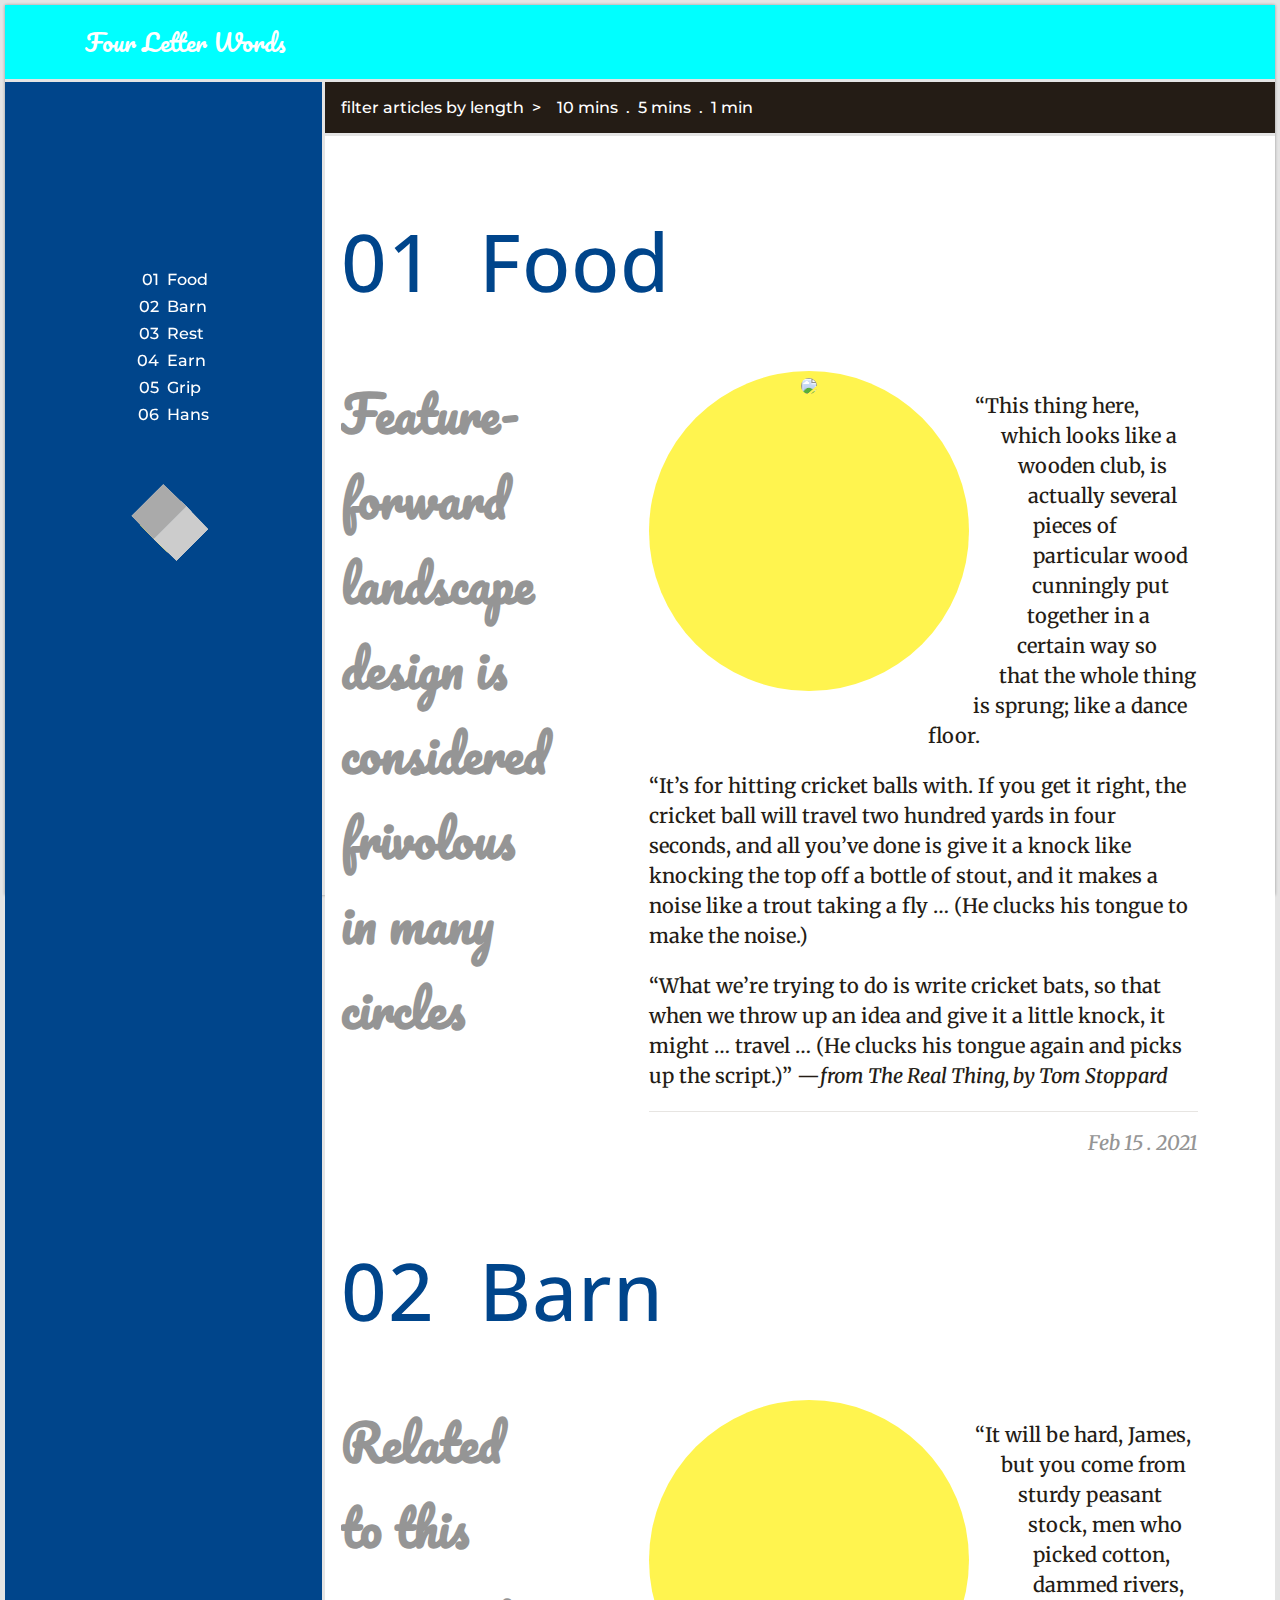
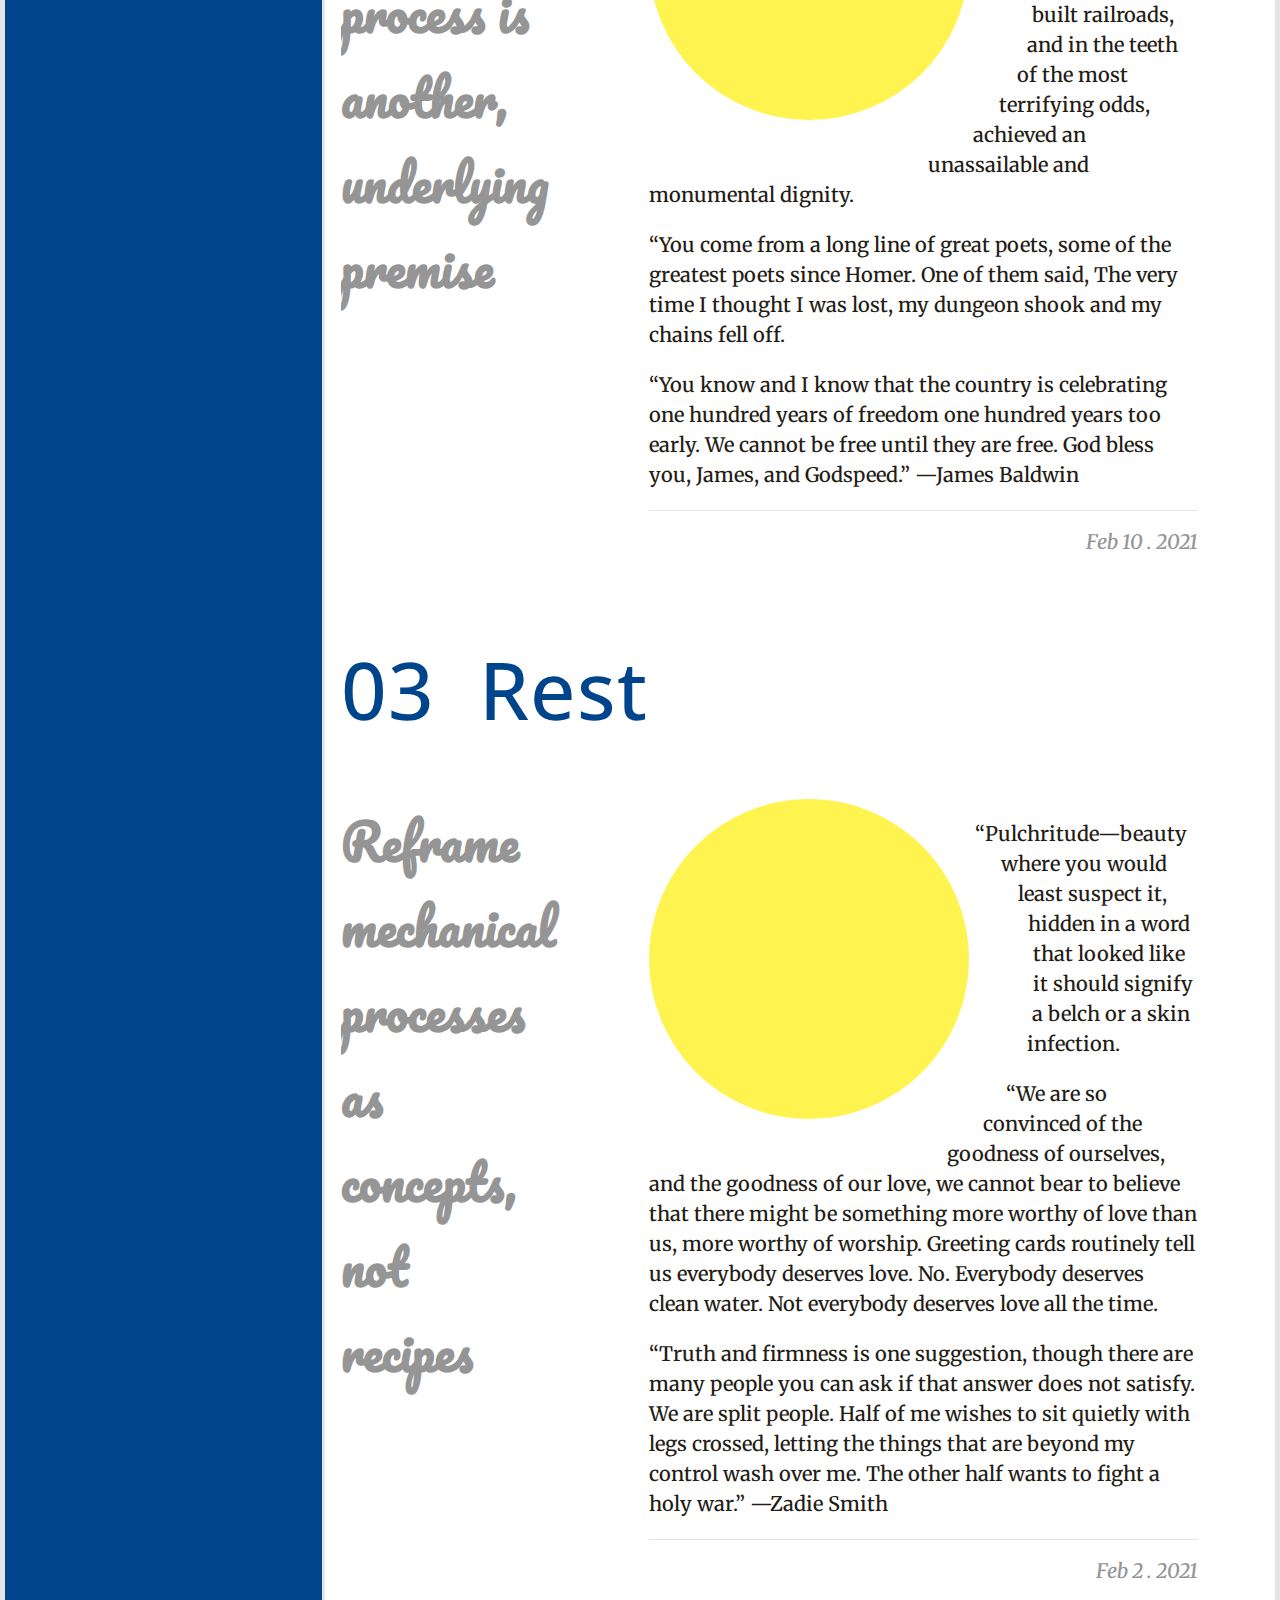
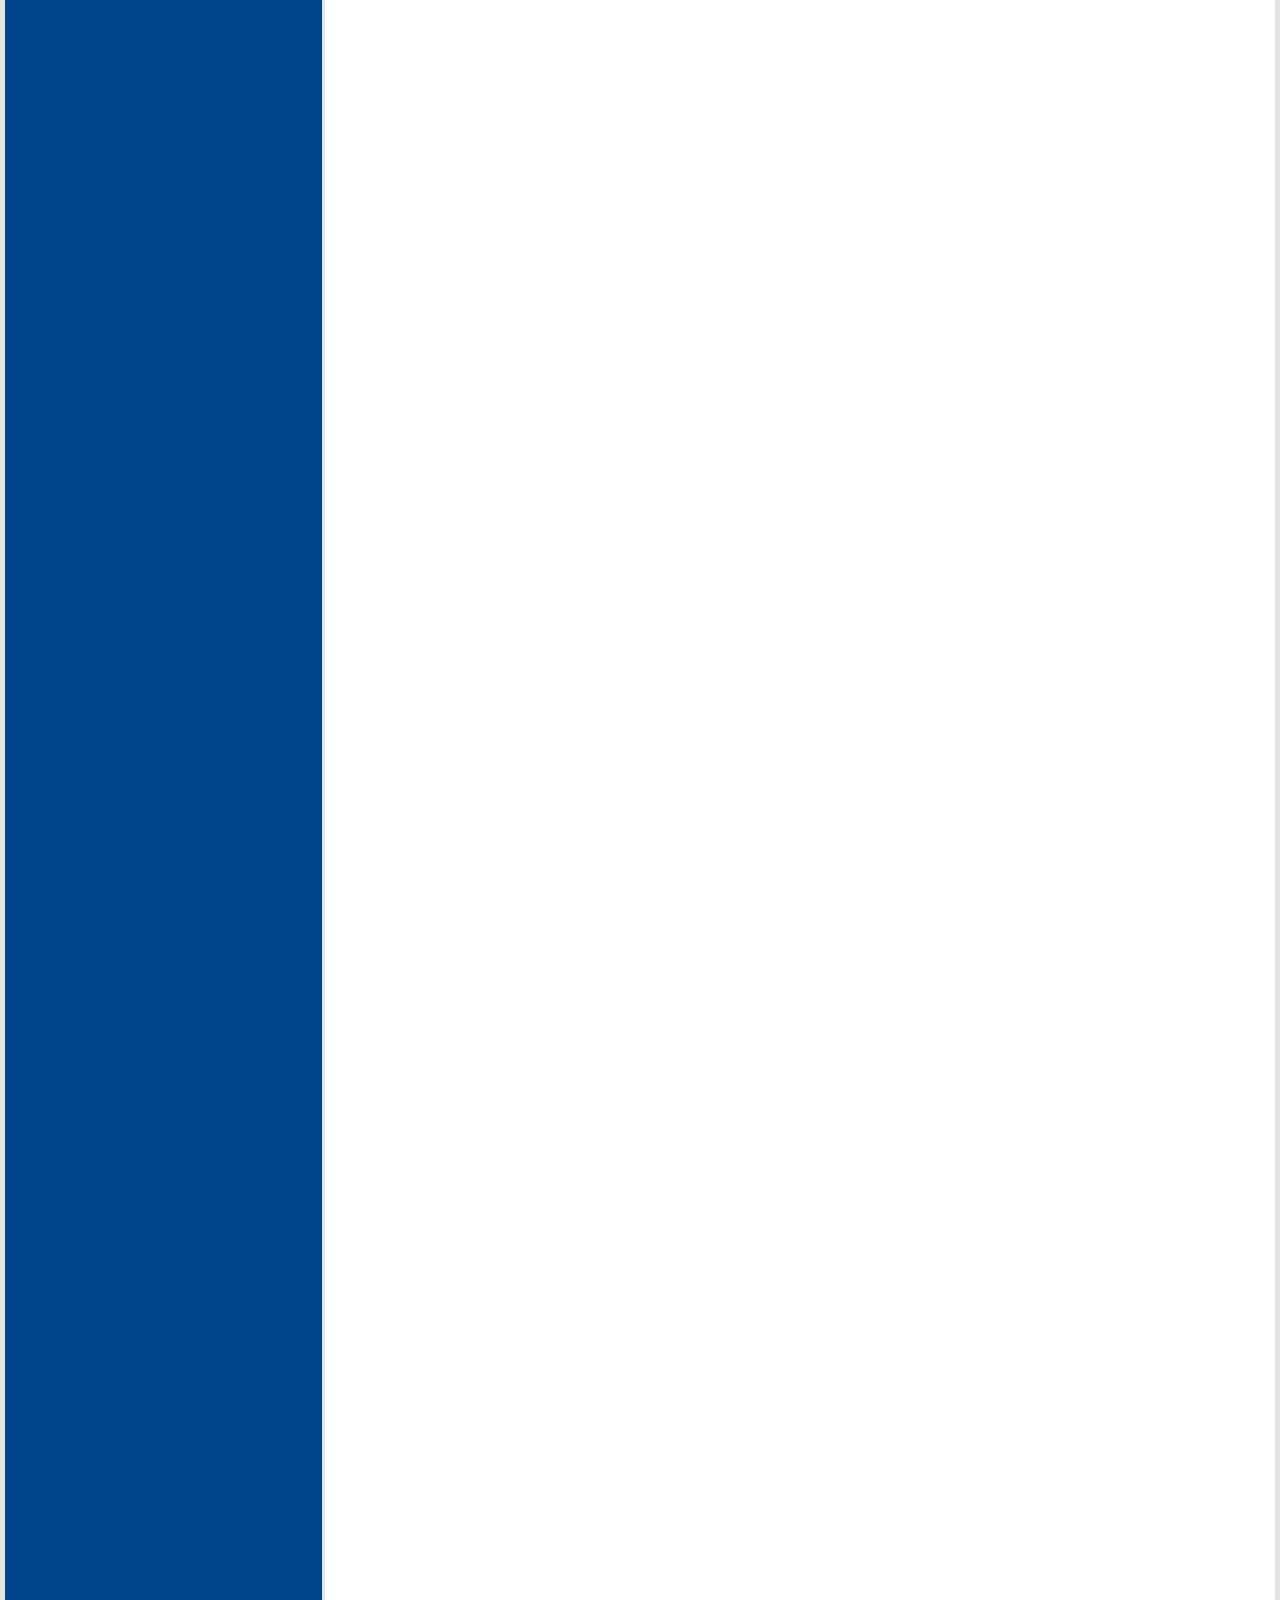
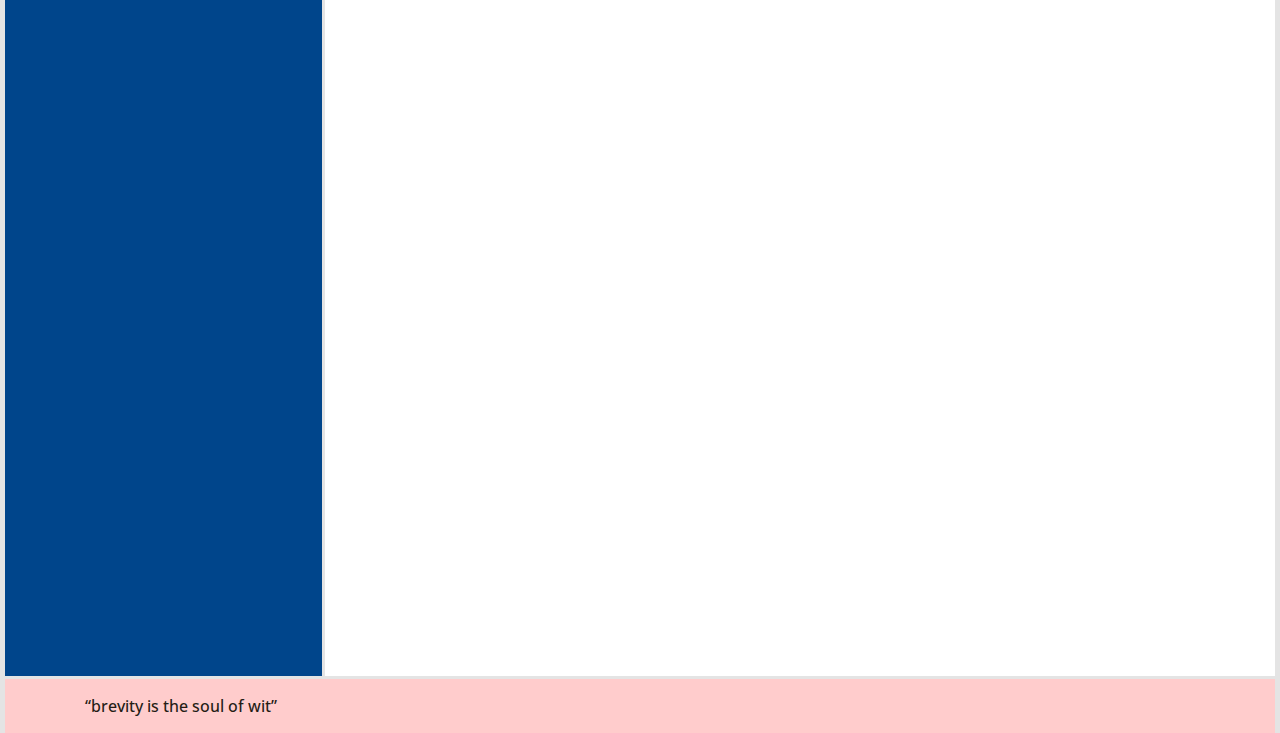
==== index.html @ 2a20fcf7 "update index.html" ====
<!DOCTYPE html>

<html lang="en" id="start">

  <head>

    <!-- general -->
    <title>Whale</title>
    <meta name="description" content="#" >
    <meta name="viewport" content="width=device-width, initial-scale=1.0, maximum-scale=5">
    <meta http-equiv="Content-Type" content="text/html; charset=utf-8" >

    <!-- style assets -->
    <link rel="preconnect" href="https://fonts.gstatic.com">
    <link href="https://fonts.googleapis.com/css2?family=Lato&family=Merriweather&family=Montserrat&family=Open+Sans:wght@800&family=Oswald&family=Pacifico&family=Poppins&display=swap" rel="stylesheet">
    <link rel="preload" href="https://unpkg.com/aos@2.3.1/dist/aos.css" crossorigin as="style">
    <link rel="stylesheet" href="https://unpkg.com/aos@2.3.1/dist/aos.css" media="print" onload="this.media='all'">   
    <link rel="stylesheet" href="css/style.css" media="print" onload="this.media='all'">   

    <!-- main scripts-->
    <script src="https://ajax.googleapis.com/ajax/libs/jquery/3.5.1/jquery.min.js"></script>
    <script src="js/misc.js"></script>

    <!-- open graph -->
    <meta property="og:url" content="#">
    <meta property="og:type" content="website">
    <meta property="og:title" content="#">
    <meta property="og:description" content="#">
    <meta property="fb:app_id" content="#" />
    <meta property="og:image" content="#">
    <meta property="og:image:width" content="#" />
    <meta property="og:image:height" content="#" />

    <!-- twitter -->
    <meta name="twitter:card" content="summary_large_image">
    <meta name="twitter:site" content="#">
    <meta name="twitter:creator" content="#">
    <meta name="twitter:image" content="#">

  </head>

  <body id="main">
      
    <div class="page-wrap">

      <header class="page-header">

        <div>Four Letter Words</div>

      </header>

      <nav class="page-nav">filter articles by length&nbsp;&nbsp;>&nbsp;&nbsp;&nbsp;&nbsp;10 mins&nbsp;&nbsp;.&nbsp;&nbsp;5 mins&nbsp;&nbsp;.&nbsp;&nbsp;1 min</nav>

      <main class="page-main">

        <article id="01">

          <div class="article-wrap">

            <h1>01&nbsp;&nbsp;Food</h1>

            <h3>Feature-forward landscape design is considered frivolous in many circles</h3>

            <div class="article-main-text">

              <div class="yellow-box"><img src="plants-360-square.jpg" data-aos="zoom-in" data-aos-delay="200"></div>

              <p>&ldquo;This thing here, which looks like a wooden club, is actually several pieces of particular wood cunningly put together in a certain way so that the whole thing is sprung; like a dance floor.</p>
              <p>&ldquo;It’s for hitting cricket balls with. If you get it right, the cricket ball will travel two hundred yards in four seconds, and all you’ve done is give it a knock like knocking the top off a bottle of stout, and it makes a noise like a trout taking a fly … (He clucks his tongue to make the noise.)</p>
              <p>&ldquo;What we’re trying to do is write cricket bats, so that when we throw up an idea and give it a little knock, it might … travel … (He clucks his tongue again and picks up the script.)&rdquo; &mdash;<em>from The Real Thing, by Tom Stoppard</em></p>

              <p class="post-date">Feb 15 . 2021</p>

            </div>

          </div> 

        </article>

        <article id="02">

          <div class="article-wrap">          

            <h1>02&nbsp;&nbsp;Barn</h1>

            <h3>Related to this process is another, underlying premise</h3>

            <div class="article-main-text">

              <div class="yellow-box"><img src="barn-360-square.jpg" data-aos="zoom-in" data-aos-delay="200"></div>

              <p>&ldquo;It will be hard, James, but you come from sturdy peasant stock, men who picked cotton, dammed rivers, built railroads, and in the teeth of the most terrifying odds, achieved an unassailable and monumental dignity.</p>

              <p>&ldquo;You come from a long line of great poets, some of the greatest poets since Homer. One of them said, The very time I thought I was lost, my dungeon shook and my chains fell off.</p>

              <p>&ldquo;You know and I know that the country is celebrating one hundred years of freedom one hundred years too early. We cannot be free until they are free. God bless you, James, and Godspeed.&rdquo; &mdash;James Baldwin </p>

              <p class="post-date">Feb 10 . 2021</p>              

            </div>

          </div>

        </article>

        <article id="03">

          <div class="article-wrap">          

            <h1>03&nbsp;&nbsp;Rest</h1>

            <h3>Reframe mechanical processes as concepts, not recipes</h3>

            <div class="article-main-text">   

              <div class="yellow-box"><img src="chart-360-square.jpg" data-aos="zoom-in" data-aos-delay="200"></div>

              <p>&ldquo;Pulchritude&mdash;beauty where you would least suspect it, hidden in a word that looked like it should signify a belch or a skin infection.</p>

              <p>&ldquo;We are so convinced of the goodness of ourselves, and the goodness of our love, we cannot bear to believe that there might be something more worthy of love than us, more worthy of worship. Greeting cards routinely tell us everybody deserves love. No. Everybody deserves clean water. Not everybody deserves love all the time.</p>

              <p>&ldquo;Truth and firmness is one suggestion, though there are many people you can ask if that answer does not satisfy. We are split people. Half of me wishes to sit quietly with legs crossed, letting the things that are beyond my control wash over me. The other half wants to fight a holy war.&rdquo; &mdash;Zadie Smith </p>

              <p class="post-date">Feb 2 . 2021</p>              

            </div>

          </div>

        </article>

        <article id="04">

          <div class="article-wrap">          

            <h1>04&nbsp;&nbsp;Earn</h1>

            <h3>Defining a rhombus would be easier if it was called a diamond</h3>

            <div class="article-main-text">

              <div class="yellow-box"><img src="barn-360-square.jpg" data-aos="zoom-in" data-aos-delay="200"></div>            

              <p>&ldquo;And these qualities being the only ones which could attract consideration, it was soon necessary to have them, or, at least, to appear to.</p>

              <p>&ldquo;In other words, for one's own advantage, it was necessary to appear to be other than what one, in fact, was.</p>

              <p>&rdquo;Pity, it turns out, is a natural sentiment which, moderating in each individual the activity of love of onesself, contributes to the natural preservation of the entire species.&mdash;Jean-Jacques Rousseau</p>

              <p class="post-date">Dec 19 . 2020</p>              

            </div>

          </div>

        </article> 

        <article id="05">

          <div class="article-wrap">          

            <h1>05&nbsp;&nbsp;Grip</h1>

            <h3>Screenless time isn't what it used to be, yet hope lingers</h3>

            <div class="article-main-text"> 

              <div class="yellow-box"><img src="plants-360-square.jpg" data-aos="zoom-in" data-aos-delay="200"></div>                     

              <p>Lorem ipsum dolor, sit amet consectetur adipisicing elit. Dignissimos laborum cumque incidunt, enim ipsa dicta? Porro illo doloribus, consectetur eum exercitationem sit ipsam, est nesciunt maxime, eius animi dolor? Deserunt dolor sed, ipsam tempore ullam architecto fuga voluptas, quis veniam. Vitae veniam, odit adipisci.</p>

              <p>Quas similique debitis excepturi quisquam minima facere temporibus, porro optio perferendis iusto fuga. Consequuntur pariatur illum doloremque, necessitatibus praesentium quis cumque officiis non commodi reprehenderit quaerat velit saepe impedit vitae dolores, veritatis reiciendis ducimus nobis totam.</p>

              <p class="post-date">Dec 3 . 2020</p>              

            </div>

          </div>

        </article>

        <article id="06">

          <div class="article-wrap">          

            <h1>06&nbsp;&nbsp;Hans</h1>

            <h3>Plateless meat rests in dirt, climbing into roses</h3>

            <div class="article-main-text"> 

              <div class="yellow-box"><img src="hans-bw-3-360-square.jpg" data-aos="zoom-in" data-aos-delay="200"></div>                     

              <p>Lorem ipsum dolor, sit amet consectetur adipisicing elit. Dignissimos laborum cumque incidunt, enim ipsa dicta? Porro illo doloribus, consectetur eum exercitationem sit ipsam, est nesciunt maxime, eius animi dolor? Deserunt dolor sed, ipsam tempore ullam architecto fuga voluptas, quis veniam. Vitae veniam, odit adipisci.</p>

              <p>Quas similique debitis excepturi quisquam minima facere temporibus, porro optio perferendis iusto fuga. Consequuntur pariatur illum doloremque, necessitatibus praesentium quis cumque officiis non commodi reprehenderit quaerat velit saepe impedit vitae dolores, veritatis reiciendis ducimus nobis totam.</p>

              <p>Quas similique debitis excepturi quisquam minima facere temporibus, porro optio perferendis iusto fuga. Consequuntur pariatur illum doloremque, necessitatibus praesentium quis cumque officiis non commodi reprehenderit quaerat velit saepe impedit vitae dolores, veritatis reiciendis ducimus nobis totam.</p>              

              <p class="post-date">Dec 1 . 2020</p>              

            </div>

          </div>

        </article>                     

      </main>

      <aside class="page-sidebar" >

        <div class="cube-wrap">
          <div class="cube">
            <div class="side top"></div>
            <div class="side bottom"></div>
            <div class="side front"></div>
            <div class="side back"></div>
            <div class="side left"></div>
            <div class="side right"></div>
          </div>
        </div>

        <div class="page-sidebar-menu">

          <div class="left-col"><a href="#01">01</a></div><div class="right-col"><a href="#01">Food</a></div>
          <div class="left-col"><a href="#02">02</a></div><div class="right-col"><a href="#02">Barn</a></div>
          <div class="left-col"><a href="#03">03</a></div><div class="right-col"><a href="#03">Rest</a></div>
          <div class="left-col"><a href="#04">04</a></div><div class="right-col"><a href="#04">Earn</a></div>
          <div class="left-col"><a href="#05">05</a></div><div class="right-col"><a href="#05">Grip</a></div>
          <div class="left-col"><a href="#06">06</a></div><div class="right-col"><a href="#06">Hans</a></div>

        </div>                   

      </aside>

      <footer class="page-footer">

        <div><q>brevity is the soul of wit</q></div>

      </footer>

    </div>

    <script src="https://unpkg.com/aos@next/dist/aos.js"></script>

    <script>

      AOS.init();

    </script>    
    
  </body>

</html>
---- css/style.css ----
* {

          box-sizing: border-box;

        }

        html {

          scroll-behavior: smooth;

        }

        body {

          background: #e4e4e4;
          padding: 5px;
          min-height: 200vh;
          margin: 0;
          font-size: 16px;
          font-weight: 500;
          text-rendering: optimizeLegibility;
          --blk1: #241c15;
          --blk2: #000000;
          --wht1: #ffffff;
          --wht2: #f6f6f4;
          --yel1: #fff44f;
          --yel2: #ffe01b;
          --red1: #ffcccc;
          --red2: #ff4f5e;
          --blu1: #00ffff;
          --blu2: #00458b;
          --grn1: #54ffbd;
          --grn2: #005e5e;
          --pur1: #6e008b;
          --pur2: #6e008b;
          --gry1: #e7e5e2;
          --gry2: #959595;

        }


    /*  PAGE  */

        .page-wrap {

          height: calc(100vh - 10px);
          box-shadow: 0 0 3px rgba(0, 0, 0, 0.33);
          display: grid;
          grid-template-columns: minmax(10px, 1fr) minmax(10px, 3fr);
          grid-template-rows: min-content min-content 1fr min-content;
          grid-gap: 3px;

        }

        .page-wrap > * {

          padding: 1rem;
          text-align: center;

        }          


    /*  HEADER  */        

        .page-header {

          grid-column: 1/-1;
          background: var(--blu1);
          font-family: 'Pacifico', cursive;
          font-size: x-large;
          color: white;
          text-align: left;

        }

        .page-header > div {

           display: inline-block;
           margin-left: 5vw;

        }

       .page-header a {
              
           color: white;
           text-decoration: none;
              
       }


    /*  SIDEBAR  */        

        .page-sidebar {

          grid-column: 1/2;
          grid-row: 2/4;
          background: var(--blu2);
          font-family: 'Montserrat', sans-serif;
          color: var(--wht1);

        }

        .page-sidebar a {

          text-decoration: none;
          color: var(--wht1);

        }

        .page-sidebar-menu {

          display: grid;
          grid-template-columns: 1fr 1fr;
          grid-template-rows: auto;
          grid-gap: 0.5rem;
          position: sticky;
          top: 30%;

        }

        .page-sidebar-menu .left-col {

          text-align: right;

        }

        .page-sidebar-menu .right-col {

          text-align: left;

        }


    /*  NAV  */        

        .page-nav {

          grid-column: 2/3;
          background: var(--blk1);
          font-family: 'Montserrat', sans-serif;
          text-align: left;
          color: var(--wht1);          

        }


    /*  MAIN  */        

        .page-main {

          grid-column: 2/3;
          background: var(--wht1);
          color: var(--blk1);

        }

    /*  ARTICLE  */

        article {

          contain: content;
          content-visibility: auto;
          contain-intrinsic-size: 750px;

        }

        .article-wrap {

          display: grid;
          grid-gap: 3px;
          grid-template-columns: minmax(10px, 1fr) minmax(10px, 2fr);
          grid-template-rows: min-content min-content 1fr min-content;

        }

        .article-main-text {

          grid-column: 2/3;
          grid-row: 2/4;
          color: var(--blk1);

        }

        .yellow-box {

          height: 20rem;
          width: 20rem;
          background: var(--yel1);
          border-radius: 50%;
          float: left;
          shape-outside: circle();
          margin-right: 5rem;
          margin-bottom: 3rem;

        }

        .yellow-box img {

          border-radius: 50%;
          width: 96%;
          height: auto;
          position: relative;
          top: 2%;

        }

        .post-date {

          font-style: italic;
          font-weight: 500;
          color: var(--gry2);
          padding-top: 1rem;
          margin-top: 1rem;
          border-top: 1px solid var(--gry1);
          text-align: right;

        }          


    /*  FOOTER  */        

        .page-footer {

          grid-column: 1/-1;
          background: var(--red1);
          font-family: 'Open Sans', sans-serif;         
          text-align: left;
          color: var(--blk1);

        }

        .page-footer > div {

           display: inline-block;
           margin-left: 5vw;

        }        


    /*  H1, H3, P, ETC  */        

        h1 {

          font-family: 'Open Sans', sans-serif;
          font-style: normal;
          font-weight: 500;
          font-size: 5rem;
          letter-spacing: 1px;
          text-align: left;
          color: var(--blu2);
          grid-column: 1/-1;
          grid-row: 1/2;

        }

        h3 {

          text-transform: none;
          text-align: left;
          font-family: 'Pacifico', cursive;
          font-weight: 700;
          font-size: 3rem;
          color: var(--gry2);
          width: 66.67%;
          grid-column: 1/2;
          grid-row: 2/4;
          margin-top: 0;

        }    

        p {

          text-align: left;
          text-transform: none;
          font-family: 'Merriweather', serif;
          font-size: 1.25rem;
          line-height: 150%;
          margin-right: 10%;

        }

        .article-main-text a {

          color: var(--red2);
          font-weight: bold;
          text-underline-offset: 0.25em;
          text-decoration-style: double;


        }




    /*  MEDIA QUERIES  */

        @media (max-width: 600px) {

          .page-wrap {

            grid-template-columns: 100%;
            grid-template-rows: auto;

          }

          .page-wrap > * {

            grid-column: 1/-1 !important;
            grid-row: auto !important;

          }

          .article-wrap > * {

            grid-column: 1/-1 !important;
            grid-row: auto !important;

          }

          .cube-wrap {

            display: none;

          }

        }


    /*  EMBELLISHMENTS  */

        ::-moz-selection { 

          background-color: var(--blu2); color: var(--wht1) 

        }
        
        ::selection { 

          background-color:var(--blu2); color: var(--wht1) 

        }


    /* CUBE */

          .cube-wrap {

            --size: 5vmin;
            position: sticky;
            top: 58%;
            left: 13.25%;
            width: 0;
            height: 0;
            perspective: 100vmin;

          }

          .cube {

            transform-style: preserve-3d;
            transform: rotateX(0deg) rotateZ(45deg) rotateY(-45deg);
            animation: cube 1s linear;

          }

          @keyframes cube {

            to {

              transform: rotateX(360deg) rotateZ(45deg) rotateY(-45deg);

            }

          }

          .side {

            position: absolute;
            width: var(--size);
            height: var(--size);
            background-color: #eee;
            backface-visibility: visible;
            top: calc(var(--size) * -.5);
            left: calc(var(--size) * -.5);

          }

          .top {

            background-color: #fff;
            transform: rotateX(90deg) translateZ(calc(var(--size) * .5));

          }

          .bottom {

            background-color: var(--yel1);
            transform: rotateX(90deg) translateZ(calc(var(--size) * -.5));

          }

          .left {

            background-color: #ccc;
            transform: rotateY(90deg) translateZ(calc(var(--size) * .5));

          }
          .right {
            background-color: #ddd;
            transform: rotateY(90deg) translateZ(calc(var(--size) * -.5));
          }

          .front {

            background-color: #aaa;
            transform: translateZ(calc(var(--size) * .5));

          }

          .back {

            background-color: #bbb;
            transform: translateZ(calc(var(--size) * -.5));

          }

          :root * {

            animation-play-state: paused;
            animation-delay: calc(var(--scroll) * -1s);
            animation-iteration-count: 5;
            animation-fill-mode: both;

          }
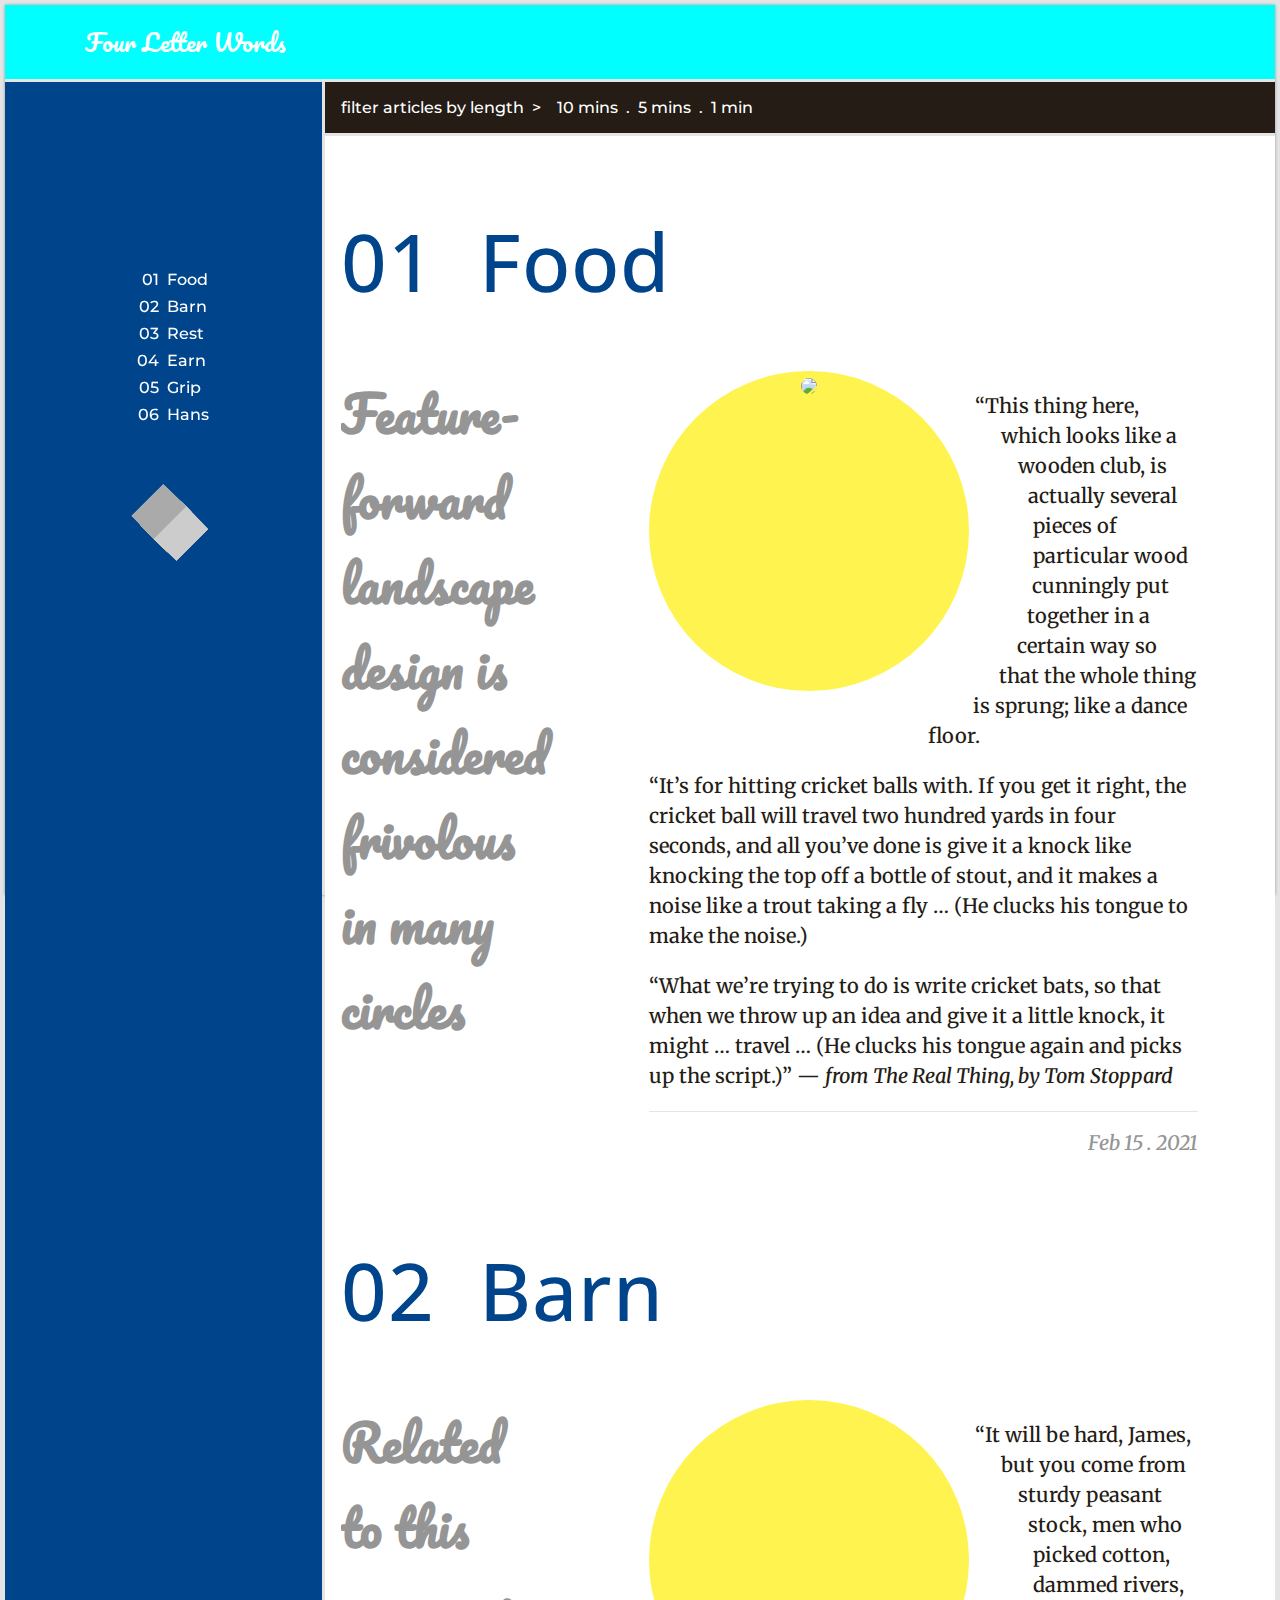
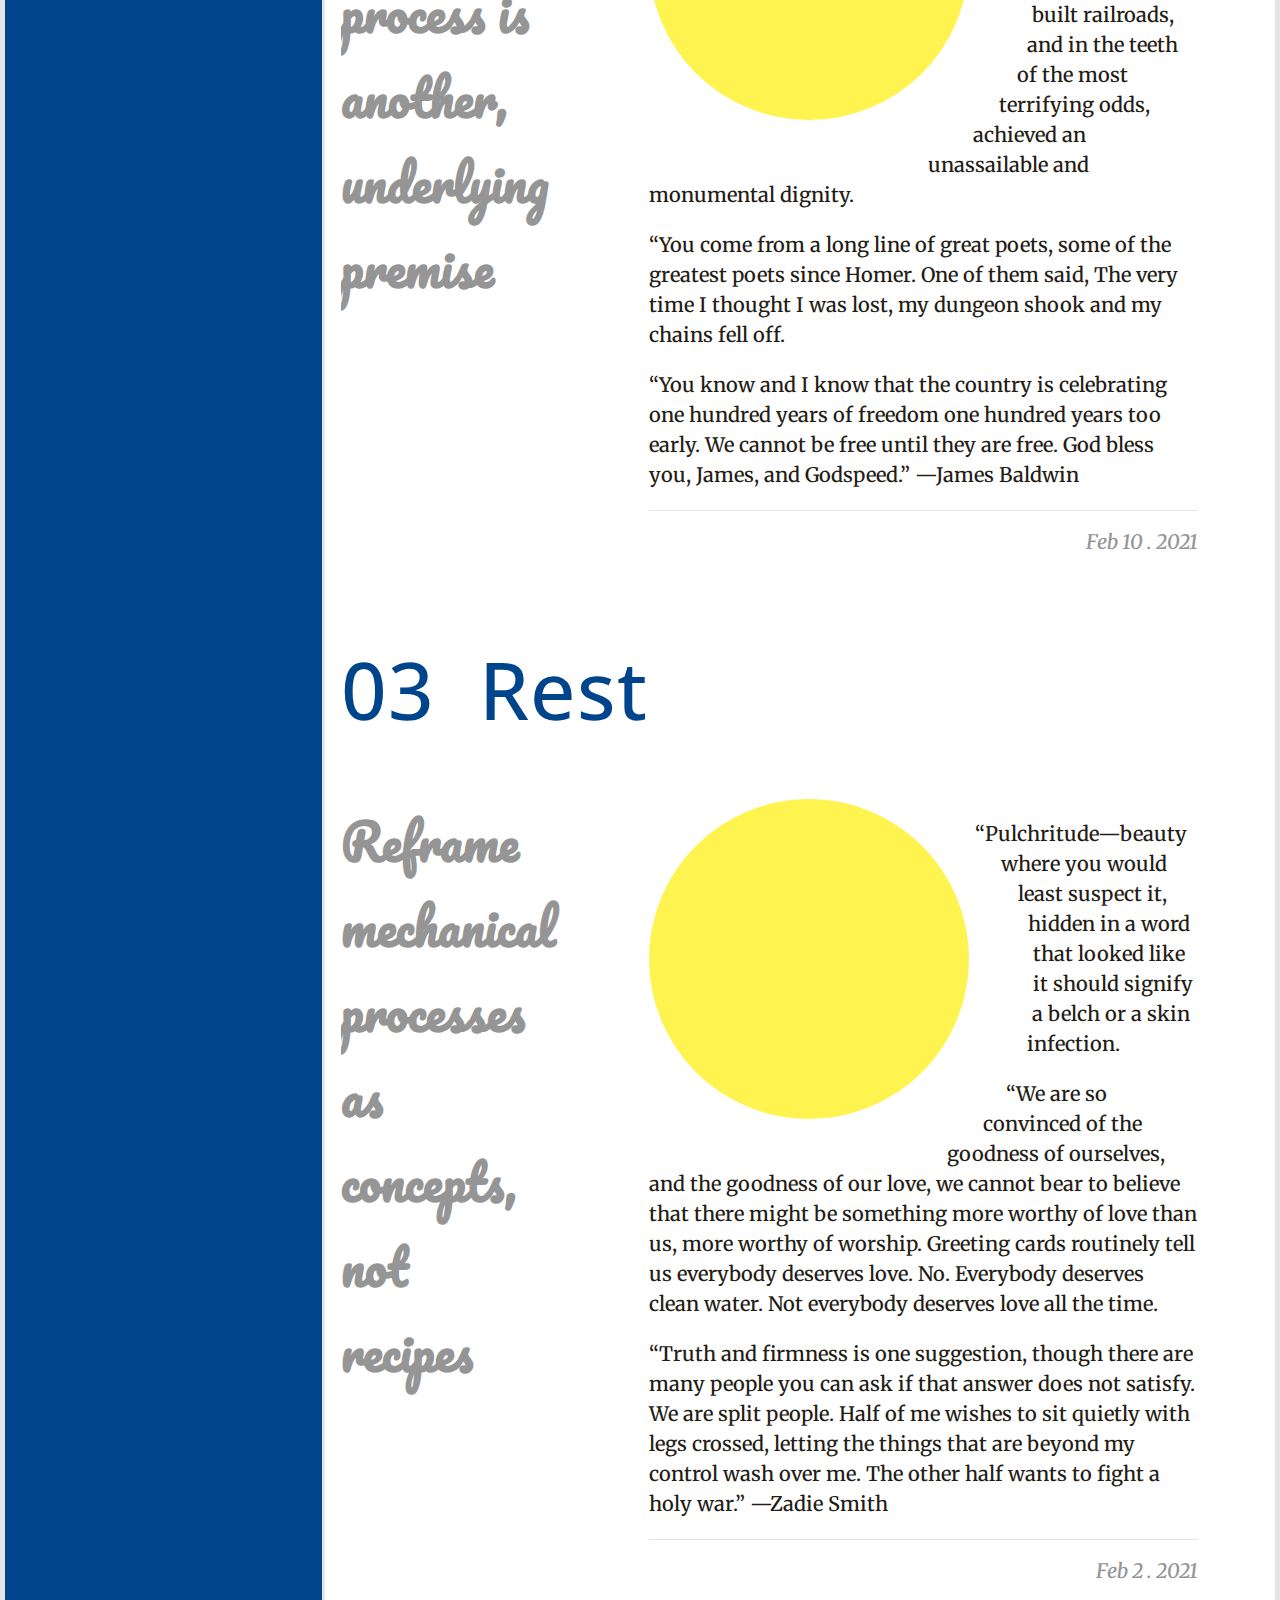
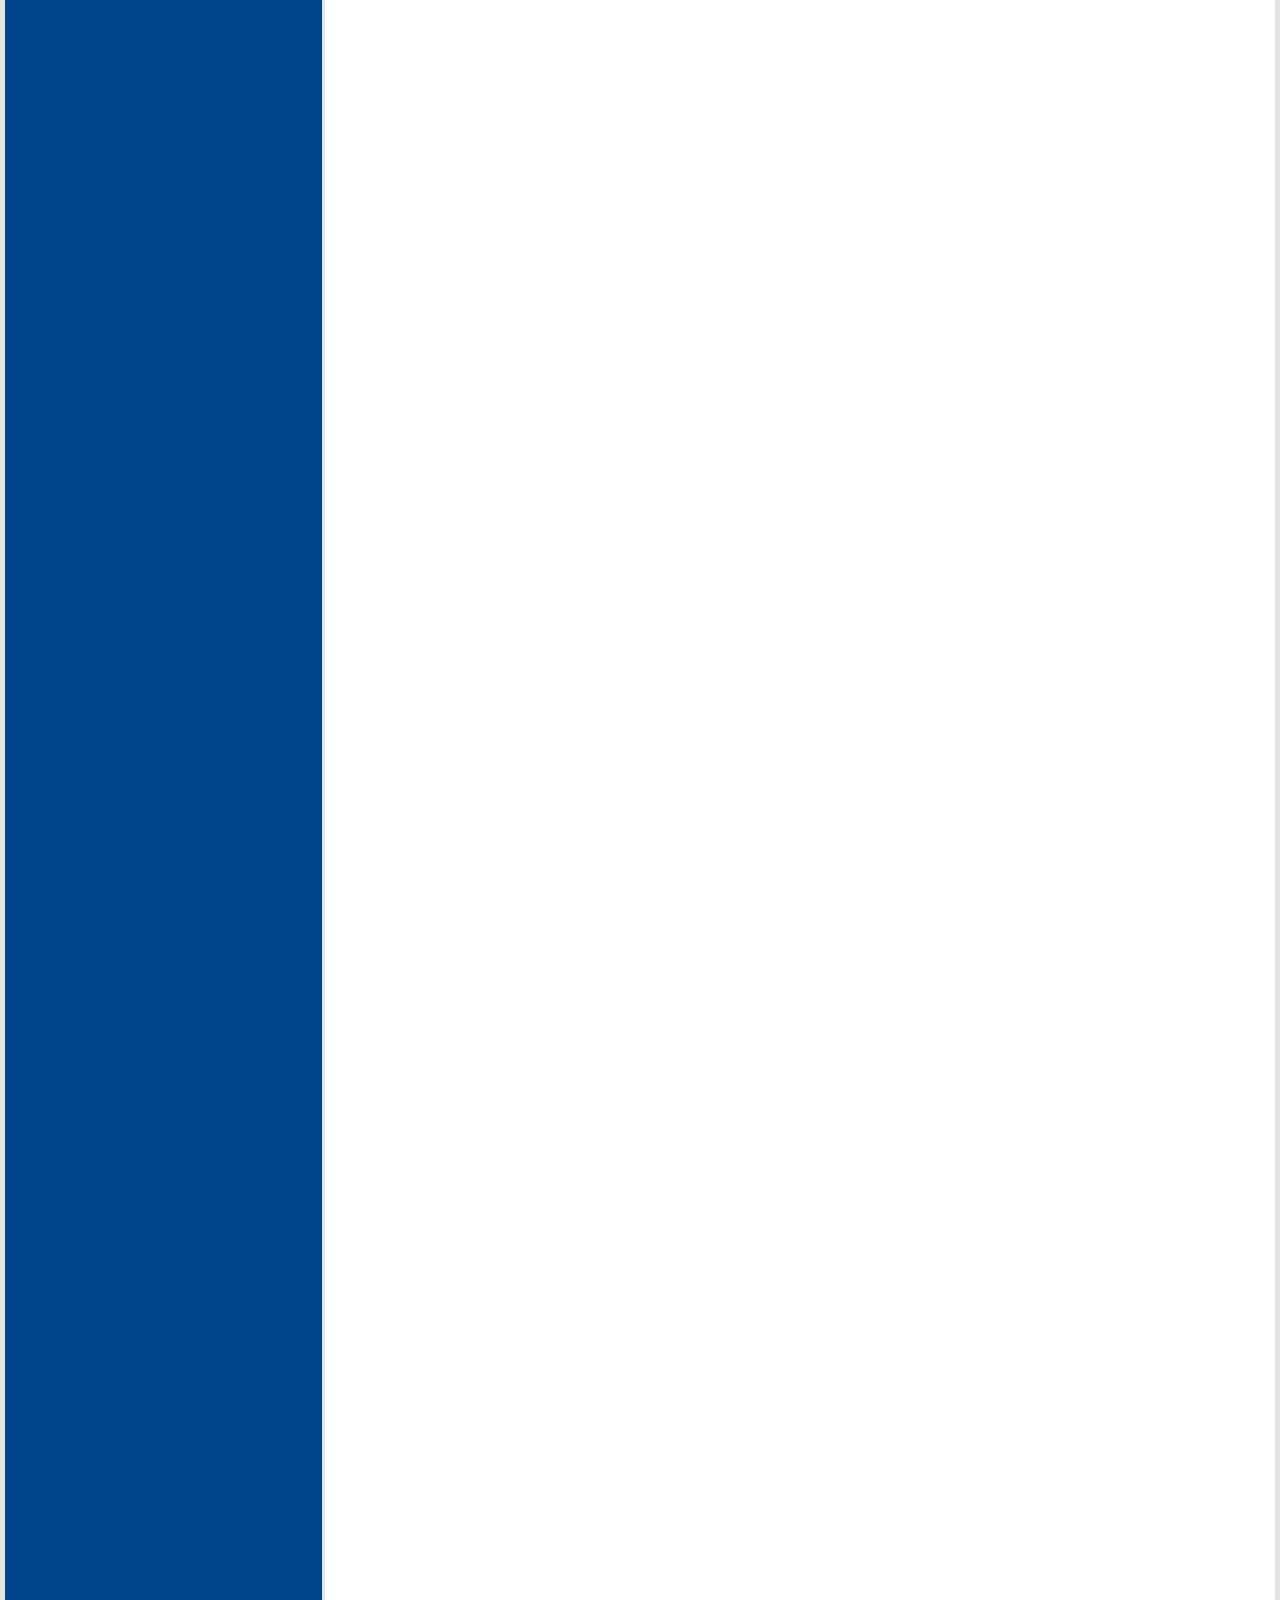
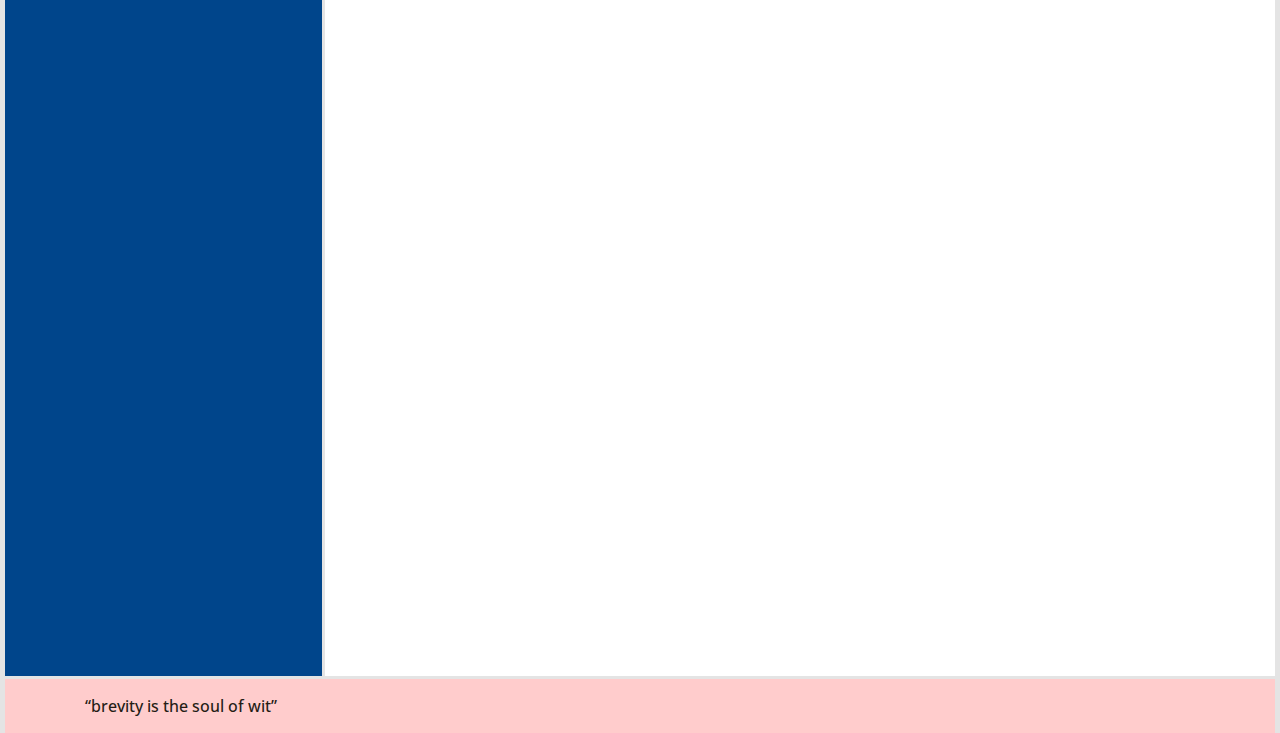
==== commit 692b2b19: "Clean up indentation consistency" ====
--- a/index.html
+++ b/index.html
@@ -2,253 +2,243 @@
 
 <html lang="en" id="start">
 
-  <head>
-
-    <!-- general -->
-    <title>Whale</title>
-    <meta name="description" content="#" >
-    <meta name="viewport" content="width=device-width, initial-scale=1.0, maximum-scale=5">
-    <meta http-equiv="Content-Type" content="text/html; charset=utf-8" >
-
-    <!-- style assets -->
-    <link rel="preconnect" href="https://fonts.gstatic.com">
-    <link href="https://fonts.googleapis.com/css2?family=Lato&family=Merriweather&family=Montserrat&family=Open+Sans:wght@800&family=Oswald&family=Pacifico&family=Poppins&display=swap" rel="stylesheet">
-    <link rel="preload" href="https://unpkg.com/aos@2.3.1/dist/aos.css" crossorigin as="style">
-    <link rel="stylesheet" href="https://unpkg.com/aos@2.3.1/dist/aos.css" media="print" onload="this.media='all'">   
-    <link rel="stylesheet" href="css/style.css" media="print" onload="this.media='all'">   
-
-    <!-- main scripts-->
-    <script src="https://ajax.googleapis.com/ajax/libs/jquery/3.5.1/jquery.min.js"></script>
-    <script src="js/misc.js"></script>
-
-    <!-- open graph -->
-    <meta property="og:url" content="#">
-    <meta property="og:type" content="website">
-    <meta property="og:title" content="#">
-    <meta property="og:description" content="#">
-    <meta property="fb:app_id" content="#" />
-    <meta property="og:image" content="#">
-    <meta property="og:image:width" content="#" />
-    <meta property="og:image:height" content="#" />
-
-    <!-- twitter -->
-    <meta name="twitter:card" content="summary_large_image">
-    <meta name="twitter:site" content="#">
-    <meta name="twitter:creator" content="#">
-    <meta name="twitter:image" content="#">
-
-  </head>
-
-  <body id="main">
-      
-    <div class="page-wrap">
-
-      <header class="page-header">
-
-        <div>Four Letter Words</div>
-
-      </header>
-
-      <nav class="page-nav">filter articles by length&nbsp;&nbsp;>&nbsp;&nbsp;&nbsp;&nbsp;10 mins&nbsp;&nbsp;.&nbsp;&nbsp;5 mins&nbsp;&nbsp;.&nbsp;&nbsp;1 min</nav>
-
-      <main class="page-main">
-
-        <article id="01">
-
-          <div class="article-wrap">
-
-            <h1>01&nbsp;&nbsp;Food</h1>
-
-            <h3>Feature-forward landscape design is considered frivolous in many circles</h3>
-
-            <div class="article-main-text">
-
-              <div class="yellow-box"><img src="plants-360-square.jpg" data-aos="zoom-in" data-aos-delay="200"></div>
-
-              <p>&ldquo;This thing here, which looks like a wooden club, is actually several pieces of particular wood cunningly put together in a certain way so that the whole thing is sprung; like a dance floor.</p>
-              <p>&ldquo;It’s for hitting cricket balls with. If you get it right, the cricket ball will travel two hundred yards in four seconds, and all you’ve done is give it a knock like knocking the top off a bottle of stout, and it makes a noise like a trout taking a fly … (He clucks his tongue to make the noise.)</p>
-              <p>&ldquo;What we’re trying to do is write cricket bats, so that when we throw up an idea and give it a little knock, it might … travel … (He clucks his tongue again and picks up the script.)&rdquo; &mdash;<em>from The Real Thing, by Tom Stoppard</em></p>
-
-              <p class="post-date">Feb 15 . 2021</p>
-
+   <head>
+
+      <!-- general -->
+      <title>Whale</title>
+      <meta name="description" content="#" />
+      <meta name="viewport" content="width=device-width, initial-scale=1.0, maximum-scale=5" />
+      <meta http-equiv="Content-Type" content="text/html; charset=utf-8" />
+
+      <!-- style assets -->
+      <link rel="preconnect" href="https://fonts.gstatic.com" />
+      <link href="https://fonts.googleapis.com/css2?family=Lato&family=Merriweather&family=Montserrat&family=Open+Sans:wght@800&family=Oswald&family=Pacifico&family=Poppins&display=swap" rel="stylesheet" />
+      <link rel="preload" href="https://unpkg.com/aos@2.3.1/dist/aos.css" crossorigin as="style" />
+      <link rel="stylesheet" href="https://unpkg.com/aos@2.3.1/dist/aos.css" media="print" onload="this.media='all'" />
+      <link rel="stylesheet" href="css/style.css" media="print" onload="this.media='all'" />
+
+      <!-- main scripts-->
+      <script src="https://ajax.googleapis.com/ajax/libs/jquery/3.5.1/jquery.min.js"></script>
+      <script src="js/misc.js"></script>
+
+      <!-- open graph -->
+      <meta property="og:url" content="#" />
+      <meta property="og:type" content="website" />
+      <meta property="og:title" content="#" />
+      <meta property="og:description" content="#" />
+      <meta property="fb:app_id" content="#" />
+      <meta property="og:image" content="#" />
+      <meta property="og:image:width" content="#" />
+      <meta property="og:image:height" content="#" />
+
+      <!-- twitter -->
+      <meta name="twitter:card" content="summary_large_image" />
+      <meta name="twitter:site" content="#" />
+      <meta name="twitter:creator" content="#" />
+      <meta name="twitter:image" content="#" />
+
+   </head>
+
+   <body id="main">
+
+      <div class="page-wrap">
+         
+         <header class="page-header">
+            <div>Four Letter Words</div>
+         </header>
+
+         <nav class="page-nav">filter articles by length&nbsp;&nbsp;>&nbsp;&nbsp;&nbsp;&nbsp;10 mins&nbsp;&nbsp;.&nbsp;&nbsp;5 mins&nbsp;&nbsp;.&nbsp;&nbsp;1 min</nav>
+
+         <main class="page-main">
+            <article id="01">
+               <div class="article-wrap">
+                  <h1>01&nbsp;&nbsp;Food</h1>
+
+                  <h3>Feature-forward landscape design is considered frivolous in many circles</h3>
+
+                  <div class="article-main-text">
+                     <div class="yellow-box"><img src="plants-360-square.jpg" data-aos="zoom-in" data-aos-delay="200" /></div>
+
+                     <p>&ldquo;This thing here, which looks like a wooden club, is actually several pieces of particular wood cunningly put together in a certain way so that the whole thing is sprung; like a dance floor.</p>
+                     <p>
+                        &ldquo;It’s for hitting cricket balls with. If you get it right, the cricket ball will travel two hundred yards in four seconds, and all you’ve done is give it a knock like knocking the top off a bottle of stout, and
+                        it makes a noise like a trout taking a fly … (He clucks his tongue to make the noise.)
+                     </p>
+                     <p>
+                        &ldquo;What we’re trying to do is write cricket bats, so that when we throw up an idea and give it a little knock, it might … travel … (He clucks his tongue again and picks up the script.)&rdquo; &mdash;
+                        <em>from The Real Thing, by Tom Stoppard</em>
+                     </p>
+
+                     <p class="post-date">Feb 15 . 2021</p>
+                  </div>
+               </div>
+            </article>
+
+            <article id="02">
+               <div class="article-wrap">
+                  <h1>02&nbsp;&nbsp;Barn</h1>
+
+                  <h3>Related to this process is another, underlying premise</h3>
+
+                  <div class="article-main-text">
+                     <div class="yellow-box"><img src="barn-360-square.jpg" data-aos="zoom-in" data-aos-delay="200" /></div>
+
+                     <p>
+                        &ldquo;It will be hard, James, but you come from sturdy peasant stock, men who picked cotton, dammed rivers, built railroads, and in the teeth of the most terrifying odds, achieved an unassailable and monumental
+                        dignity.
+                     </p>
+
+                     <p>&ldquo;You come from a long line of great poets, some of the greatest poets since Homer. One of them said, The very time I thought I was lost, my dungeon shook and my chains fell off.</p>
+
+                     <p>
+                        &ldquo;You know and I know that the country is celebrating one hundred years of freedom one hundred years too early. We cannot be free until they are free. God bless you, James, and Godspeed.&rdquo; &mdash;James
+                        Baldwin
+                     </p>
+
+                     <p class="post-date">Feb 10 . 2021</p>
+                  </div>
+               </div>
+            </article>
+
+            <article id="03">
+               <div class="article-wrap">
+                  <h1>03&nbsp;&nbsp;Rest</h1>
+
+                  <h3>Reframe mechanical processes as concepts, not recipes</h3>
+
+                  <div class="article-main-text">
+                     <div class="yellow-box"><img src="chart-360-square.jpg" data-aos="zoom-in" data-aos-delay="200" /></div>
+
+                     <p>&ldquo;Pulchritude&mdash;beauty where you would least suspect it, hidden in a word that looked like it should signify a belch or a skin infection.</p>
+
+                     <p>
+                        &ldquo;We are so convinced of the goodness of ourselves, and the goodness of our love, we cannot bear to believe that there might be something more worthy of love than us, more worthy of worship. Greeting cards
+                        routinely tell us everybody deserves love. No. Everybody deserves clean water. Not everybody deserves love all the time.
+                     </p>
+
+                     <p>
+                        &ldquo;Truth and firmness is one suggestion, though there are many people you can ask if that answer does not satisfy. We are split people. Half of me wishes to sit quietly with legs crossed, letting the things that
+                        are beyond my control wash over me. The other half wants to fight a holy war.&rdquo; &mdash;Zadie Smith
+                     </p>
+
+                     <p class="post-date">Feb 2 . 2021</p>
+                  </div>
+               </div>
+            </article>
+
+            <article id="04">
+               <div class="article-wrap">
+                  <h1>04&nbsp;&nbsp;Earn</h1>
+
+                  <h3>Defining a rhombus would be easier if it was called a diamond</h3>
+
+                  <div class="article-main-text">
+                     <div class="yellow-box"><img src="barn-360-square.jpg" data-aos="zoom-in" data-aos-delay="200" /></div>
+
+                     <p>&ldquo;And these qualities being the only ones which could attract consideration, it was soon necessary to have them, or, at least, to appear to.</p>
+
+                     <p>&ldquo;In other words, for one's own advantage, it was necessary to appear to be other than what one, in fact, was.</p>
+
+                     <p>
+                        &rdquo;Pity, it turns out, is a natural sentiment which, moderating in each individual the activity of love of onesself, contributes to the natural preservation of the entire species.&mdash;Jean-Jacques Rousseau
+                     </p>
+
+                     <p class="post-date">Dec 19 . 2020</p>
+                  </div>
+               </div>
+            </article>
+
+            <article id="05">
+               <div class="article-wrap">
+                  <h1>05&nbsp;&nbsp;Grip</h1>
+
+                  <h3>Screenless time isn't what it used to be, yet hope lingers</h3>
+
+                  <div class="article-main-text">
+                     <div class="yellow-box"><img src="plants-360-square.jpg" data-aos="zoom-in" data-aos-delay="200" /></div>
+
+                     <p>
+                        Lorem ipsum dolor, sit amet consectetur adipisicing elit. Dignissimos laborum cumque incidunt, enim ipsa dicta? Porro illo doloribus, consectetur eum exercitationem sit ipsam, est nesciunt maxime, eius animi dolor?
+                        Deserunt dolor sed, ipsam tempore ullam architecto fuga voluptas, quis veniam. Vitae veniam, odit adipisci.
+                     </p>
+
+                     <p>
+                        Quas similique debitis excepturi quisquam minima facere temporibus, porro optio perferendis iusto fuga. Consequuntur pariatur illum doloremque, necessitatibus praesentium quis cumque officiis non commodi
+                        reprehenderit quaerat velit saepe impedit vitae dolores, veritatis reiciendis ducimus nobis totam.
+                     </p>
+
+                     <p class="post-date">Dec 3 . 2020</p>
+                  </div>
+               </div>
+            </article>
+
+            <article id="06">
+               <div class="article-wrap">
+                  <h1>06&nbsp;&nbsp;Hans</h1>
+
+                  <h3>Plateless meat rests in dirt, climbing into roses</h3>
+
+                  <div class="article-main-text">
+                     <div class="yellow-box"><img src="hans-bw-3-360-square.jpg" data-aos="zoom-in" data-aos-delay="200" /></div>
+
+                     <p>
+                        Lorem ipsum dolor, sit amet consectetur adipisicing elit. Dignissimos laborum cumque incidunt, enim ipsa dicta? Porro illo doloribus, consectetur eum exercitationem sit ipsam, est nesciunt maxime, eius animi dolor?
+                        Deserunt dolor sed, ipsam tempore ullam architecto fuga voluptas, quis veniam. Vitae veniam, odit adipisci.
+                     </p>
+
+                     <p>
+                        Quas similique debitis excepturi quisquam minima facere temporibus, porro optio perferendis iusto fuga. Consequuntur pariatur illum doloremque, necessitatibus praesentium quis cumque officiis non commodi
+                        reprehenderit quaerat velit saepe impedit vitae dolores, veritatis reiciendis ducimus nobis totam.
+                     </p>
+
+                     <p>
+                        Quas similique debitis excepturi quisquam minima facere temporibus, porro optio perferendis iusto fuga. Consequuntur pariatur illum doloremque, necessitatibus praesentium quis cumque officiis non commodi
+                        reprehenderit quaerat velit saepe impedit vitae dolores, veritatis reiciendis ducimus nobis totam.
+                     </p>
+
+                     <p class="post-date">Dec 1 . 2020</p>
+                  </div>
+               </div>
+            </article>
+         </main>
+
+         <aside class="page-sidebar">
+            <div class="cube-wrap">
+               <div class="cube">
+                  <div class="side top"></div>
+                  <div class="side bottom"></div>
+                  <div class="side front"></div>
+                  <div class="side back"></div>
+                  <div class="side left"></div>
+                  <div class="side right"></div>
+               </div>
             </div>
 
-          </div> 
-
-        </article>
-
-        <article id="02">
-
-          <div class="article-wrap">          
-
-            <h1>02&nbsp;&nbsp;Barn</h1>
-
-            <h3>Related to this process is another, underlying premise</h3>
-
-            <div class="article-main-text">
-
-              <div class="yellow-box"><img src="barn-360-square.jpg" data-aos="zoom-in" data-aos-delay="200"></div>
-
-              <p>&ldquo;It will be hard, James, but you come from sturdy peasant stock, men who picked cotton, dammed rivers, built railroads, and in the teeth of the most terrifying odds, achieved an unassailable and monumental dignity.</p>
-
-              <p>&ldquo;You come from a long line of great poets, some of the greatest poets since Homer. One of them said, The very time I thought I was lost, my dungeon shook and my chains fell off.</p>
-
-              <p>&ldquo;You know and I know that the country is celebrating one hundred years of freedom one hundred years too early. We cannot be free until they are free. God bless you, James, and Godspeed.&rdquo; &mdash;James Baldwin </p>
-
-              <p class="post-date">Feb 10 . 2021</p>              
-
+            <div class="page-sidebar-menu">
+               <div class="left-col"><a href="#01">01</a></div>
+               <div class="right-col"><a href="#01">Food</a></div>
+               <div class="left-col"><a href="#02">02</a></div>
+               <div class="right-col"><a href="#02">Barn</a></div>
+               <div class="left-col"><a href="#03">03</a></div>
+               <div class="right-col"><a href="#03">Rest</a></div>
+               <div class="left-col"><a href="#04">04</a></div>
+               <div class="right-col"><a href="#04">Earn</a></div>
+               <div class="left-col"><a href="#05">05</a></div>
+               <div class="right-col"><a href="#05">Grip</a></div>
+               <div class="left-col"><a href="#06">06</a></div>
+               <div class="right-col"><a href="#06">Hans</a></div>
             </div>
-
-          </div>
-
-        </article>
-
-        <article id="03">
-
-          <div class="article-wrap">          
-
-            <h1>03&nbsp;&nbsp;Rest</h1>
-
-            <h3>Reframe mechanical processes as concepts, not recipes</h3>
-
-            <div class="article-main-text">   
-
-              <div class="yellow-box"><img src="chart-360-square.jpg" data-aos="zoom-in" data-aos-delay="200"></div>
-
-              <p>&ldquo;Pulchritude&mdash;beauty where you would least suspect it, hidden in a word that looked like it should signify a belch or a skin infection.</p>
-
-              <p>&ldquo;We are so convinced of the goodness of ourselves, and the goodness of our love, we cannot bear to believe that there might be something more worthy of love than us, more worthy of worship. Greeting cards routinely tell us everybody deserves love. No. Everybody deserves clean water. Not everybody deserves love all the time.</p>
-
-              <p>&ldquo;Truth and firmness is one suggestion, though there are many people you can ask if that answer does not satisfy. We are split people. Half of me wishes to sit quietly with legs crossed, letting the things that are beyond my control wash over me. The other half wants to fight a holy war.&rdquo; &mdash;Zadie Smith </p>
-
-              <p class="post-date">Feb 2 . 2021</p>              
-
-            </div>
-
-          </div>
-
-        </article>
-
-        <article id="04">
-
-          <div class="article-wrap">          
-
-            <h1>04&nbsp;&nbsp;Earn</h1>
-
-            <h3>Defining a rhombus would be easier if it was called a diamond</h3>
-
-            <div class="article-main-text">
-
-              <div class="yellow-box"><img src="barn-360-square.jpg" data-aos="zoom-in" data-aos-delay="200"></div>            
-
-              <p>&ldquo;And these qualities being the only ones which could attract consideration, it was soon necessary to have them, or, at least, to appear to.</p>
-
-              <p>&ldquo;In other words, for one's own advantage, it was necessary to appear to be other than what one, in fact, was.</p>
-
-              <p>&rdquo;Pity, it turns out, is a natural sentiment which, moderating in each individual the activity of love of onesself, contributes to the natural preservation of the entire species.&mdash;Jean-Jacques Rousseau</p>
-
-              <p class="post-date">Dec 19 . 2020</p>              
-
-            </div>
-
-          </div>
-
-        </article> 
-
-        <article id="05">
-
-          <div class="article-wrap">          
-
-            <h1>05&nbsp;&nbsp;Grip</h1>
-
-            <h3>Screenless time isn't what it used to be, yet hope lingers</h3>
-
-            <div class="article-main-text"> 
-
-              <div class="yellow-box"><img src="plants-360-square.jpg" data-aos="zoom-in" data-aos-delay="200"></div>                     
-
-              <p>Lorem ipsum dolor, sit amet consectetur adipisicing elit. Dignissimos laborum cumque incidunt, enim ipsa dicta? Porro illo doloribus, consectetur eum exercitationem sit ipsam, est nesciunt maxime, eius animi dolor? Deserunt dolor sed, ipsam tempore ullam architecto fuga voluptas, quis veniam. Vitae veniam, odit adipisci.</p>
-
-              <p>Quas similique debitis excepturi quisquam minima facere temporibus, porro optio perferendis iusto fuga. Consequuntur pariatur illum doloremque, necessitatibus praesentium quis cumque officiis non commodi reprehenderit quaerat velit saepe impedit vitae dolores, veritatis reiciendis ducimus nobis totam.</p>
-
-              <p class="post-date">Dec 3 . 2020</p>              
-
-            </div>
-
-          </div>
-
-        </article>
-
-        <article id="06">
-
-          <div class="article-wrap">          
-
-            <h1>06&nbsp;&nbsp;Hans</h1>
-
-            <h3>Plateless meat rests in dirt, climbing into roses</h3>
-
-            <div class="article-main-text"> 
-
-              <div class="yellow-box"><img src="hans-bw-3-360-square.jpg" data-aos="zoom-in" data-aos-delay="200"></div>                     
-
-              <p>Lorem ipsum dolor, sit amet consectetur adipisicing elit. Dignissimos laborum cumque incidunt, enim ipsa dicta? Porro illo doloribus, consectetur eum exercitationem sit ipsam, est nesciunt maxime, eius animi dolor? Deserunt dolor sed, ipsam tempore ullam architecto fuga voluptas, quis veniam. Vitae veniam, odit adipisci.</p>
-
-              <p>Quas similique debitis excepturi quisquam minima facere temporibus, porro optio perferendis iusto fuga. Consequuntur pariatur illum doloremque, necessitatibus praesentium quis cumque officiis non commodi reprehenderit quaerat velit saepe impedit vitae dolores, veritatis reiciendis ducimus nobis totam.</p>
-
-              <p>Quas similique debitis excepturi quisquam minima facere temporibus, porro optio perferendis iusto fuga. Consequuntur pariatur illum doloremque, necessitatibus praesentium quis cumque officiis non commodi reprehenderit quaerat velit saepe impedit vitae dolores, veritatis reiciendis ducimus nobis totam.</p>              
-
-              <p class="post-date">Dec 1 . 2020</p>              
-
-            </div>
-
-          </div>
-
-        </article>                     
-
-      </main>
-
-      <aside class="page-sidebar" >
-
-        <div class="cube-wrap">
-          <div class="cube">
-            <div class="side top"></div>
-            <div class="side bottom"></div>
-            <div class="side front"></div>
-            <div class="side back"></div>
-            <div class="side left"></div>
-            <div class="side right"></div>
-          </div>
-        </div>
-
-        <div class="page-sidebar-menu">
-
-          <div class="left-col"><a href="#01">01</a></div><div class="right-col"><a href="#01">Food</a></div>
-          <div class="left-col"><a href="#02">02</a></div><div class="right-col"><a href="#02">Barn</a></div>
-          <div class="left-col"><a href="#03">03</a></div><div class="right-col"><a href="#03">Rest</a></div>
-          <div class="left-col"><a href="#04">04</a></div><div class="right-col"><a href="#04">Earn</a></div>
-          <div class="left-col"><a href="#05">05</a></div><div class="right-col"><a href="#05">Grip</a></div>
-          <div class="left-col"><a href="#06">06</a></div><div class="right-col"><a href="#06">Hans</a></div>
-
-        </div>                   
-
-      </aside>
-
-      <footer class="page-footer">
-
-        <div><q>brevity is the soul of wit</q></div>
-
-      </footer>
-
-    </div>
-
-    <script src="https://unpkg.com/aos@next/dist/aos.js"></script>
-
-    <script>
-
-      AOS.init();
-
-    </script>    
-    
-  </body>
-
+         </aside>
+
+         <footer class="page-footer">
+            <div><q>brevity is the soul of wit</q></div>
+         </footer>
+      </div>
+
+      <script src="https://unpkg.com/aos@next/dist/aos.js"></script>
+
+      <script>
+         AOS.init();
+      </script>
+   </body>
 </html>
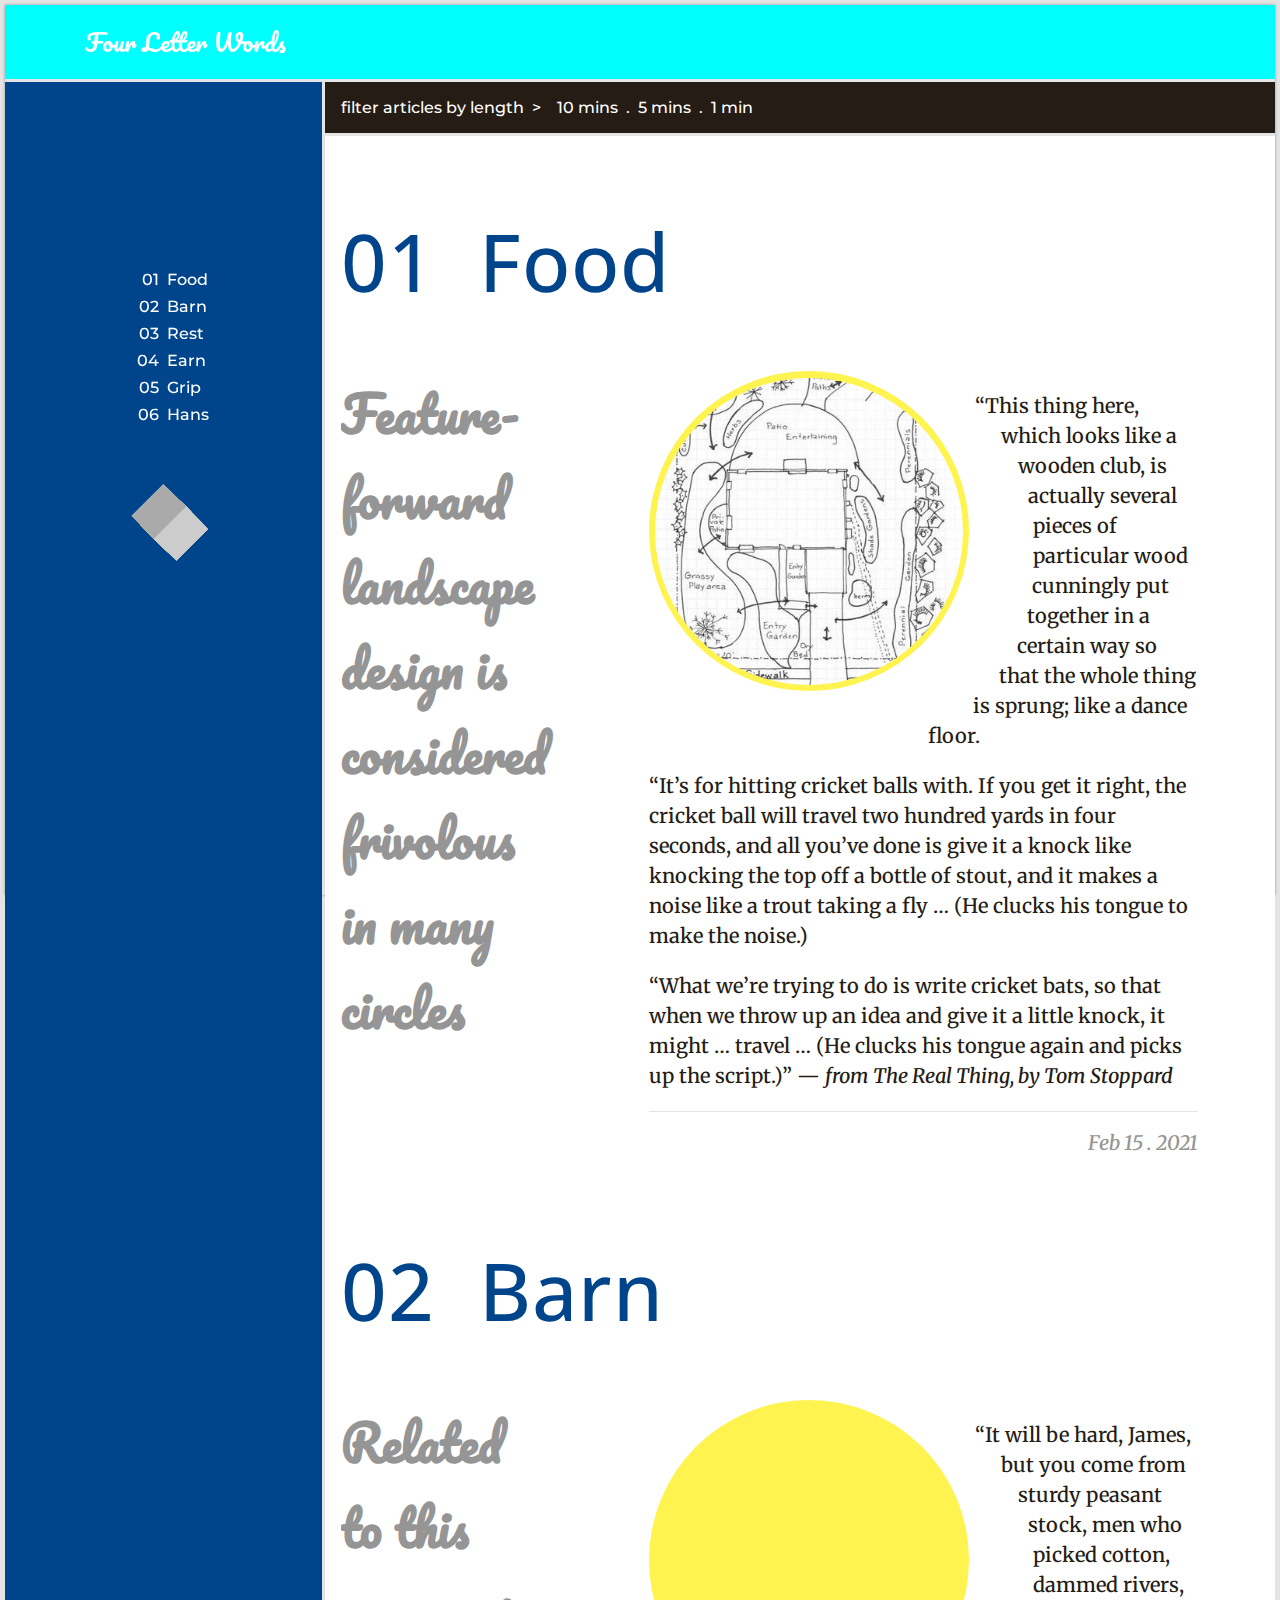
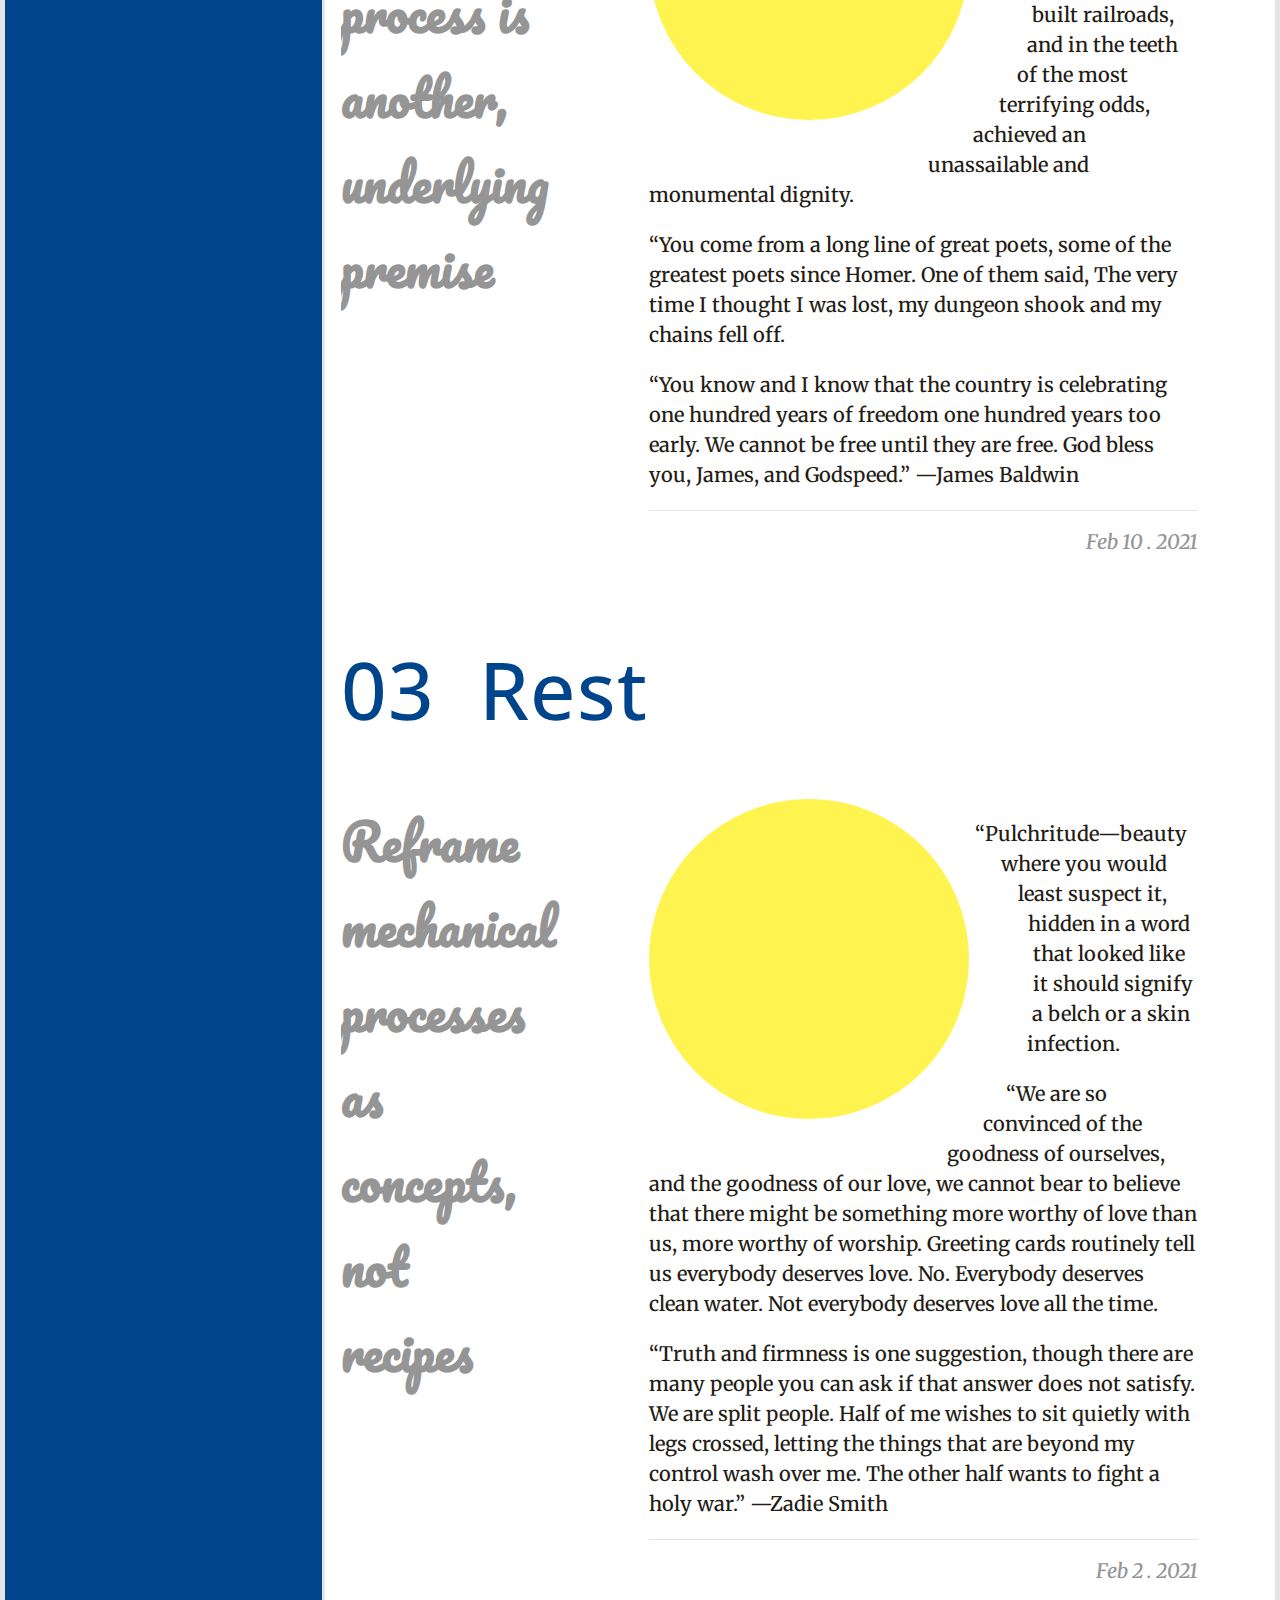
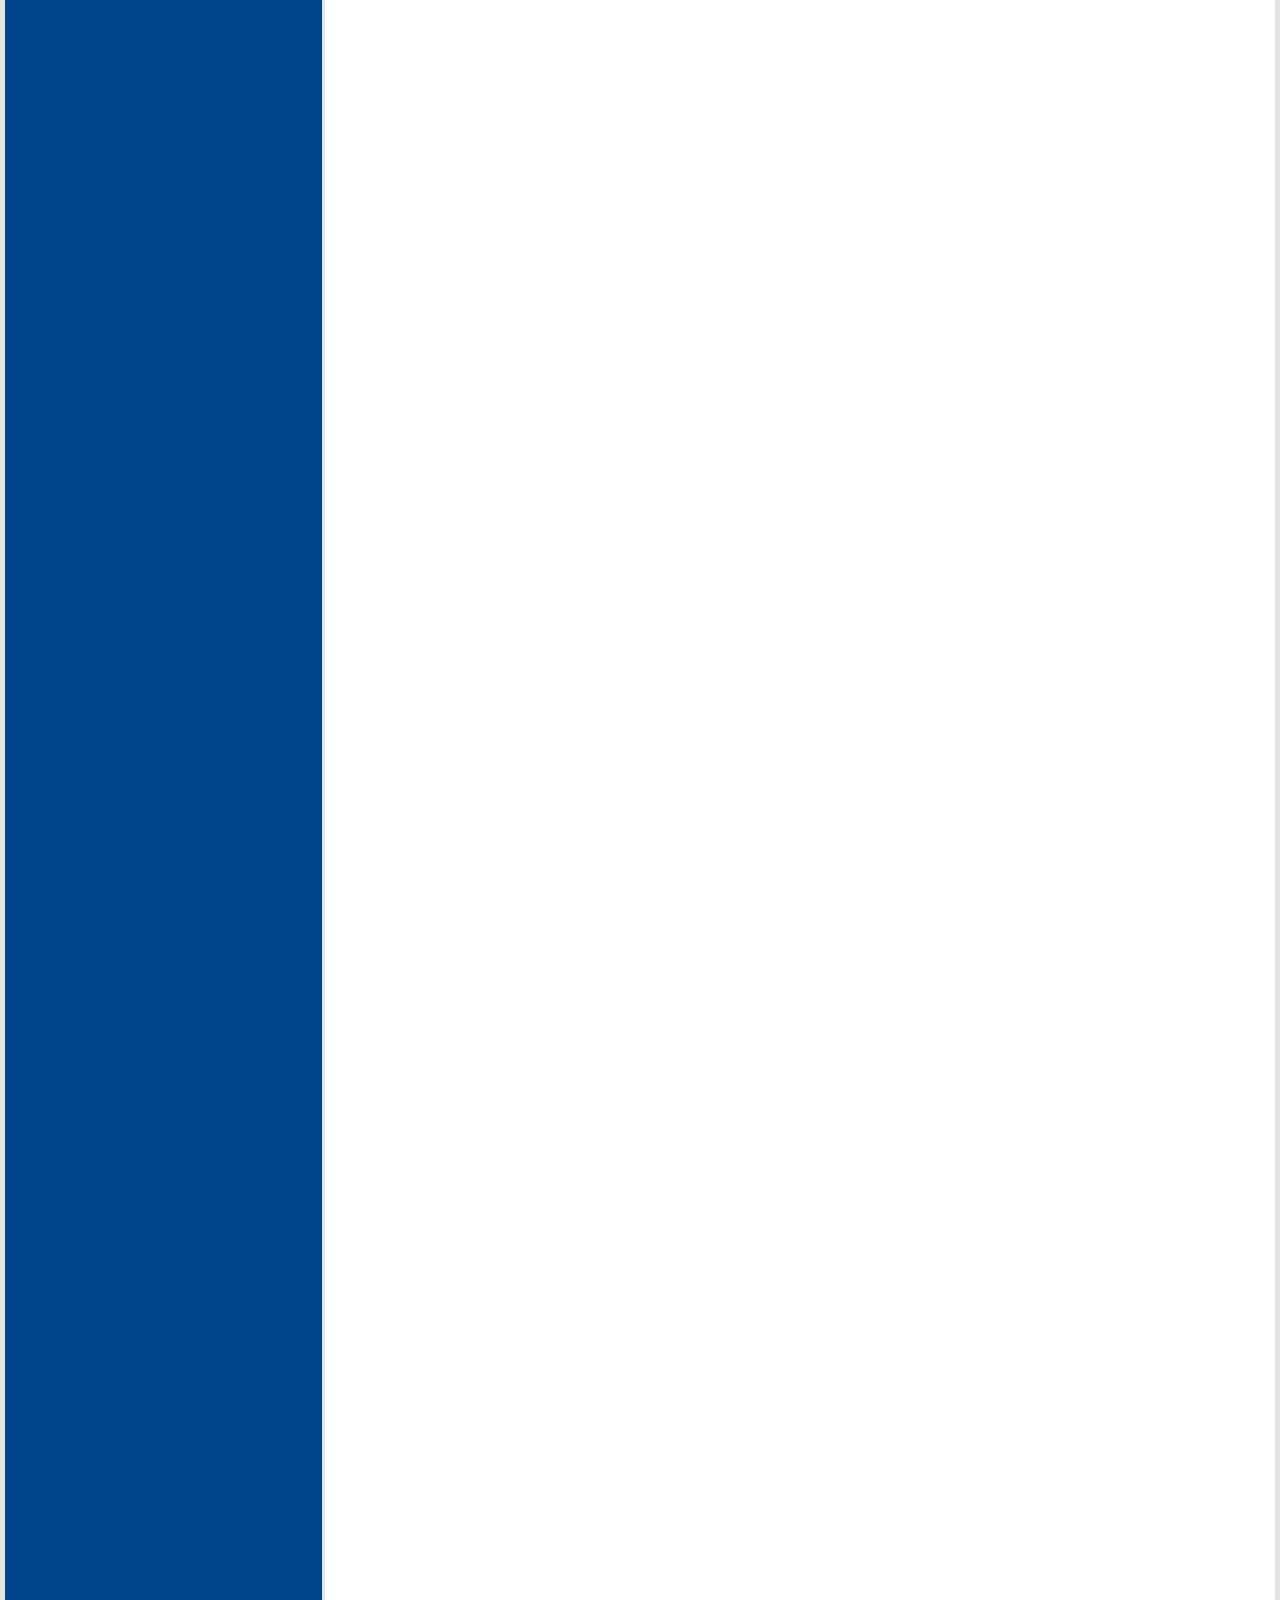
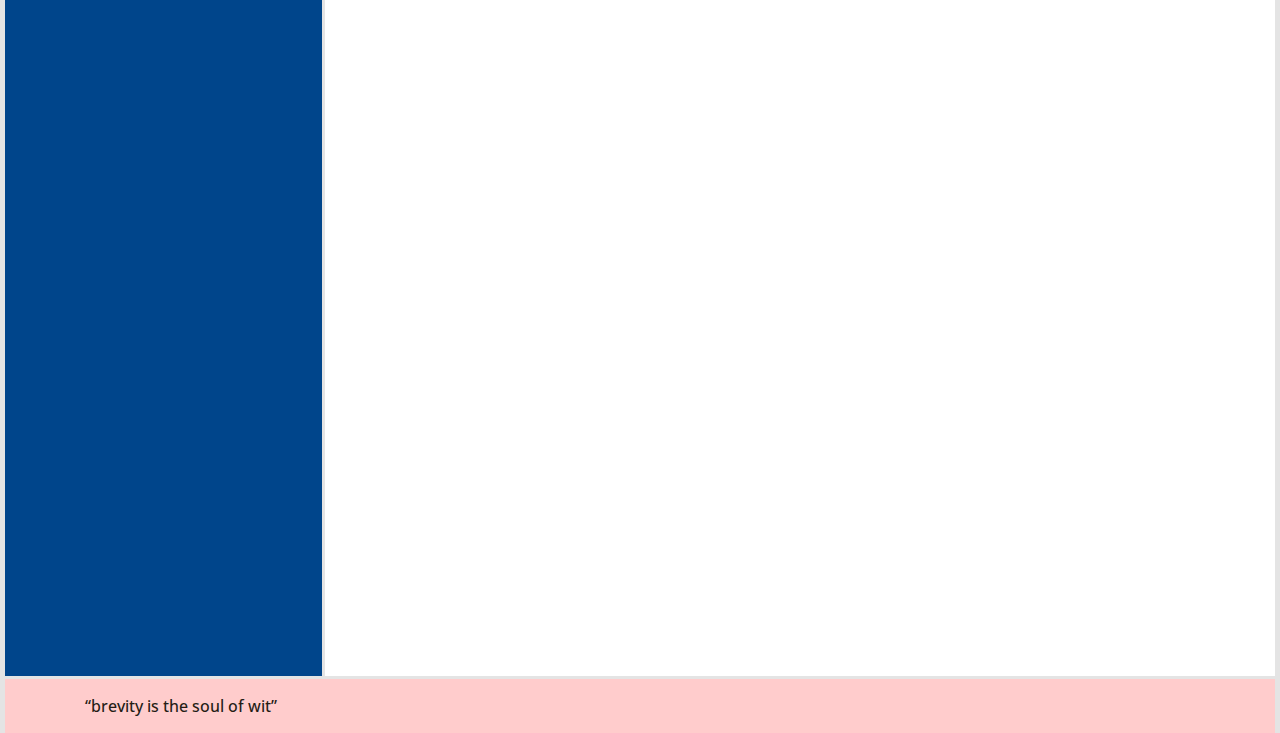
==== commit b919848f: "Update index.html" ====
--- a/index.html
+++ b/index.html
@@ -57,7 +57,7 @@
                   <h3>Feature-forward landscape design is considered frivolous in many circles</h3>
 
                   <div class="article-main-text">
-                     <div class="yellow-box"><img src="plants-360-square.jpg" data-aos="zoom-in" data-aos-delay="200" /></div>
+                     <div class="yellow-box"><img src="img/plants-360-square.jpg" data-aos="zoom-in" data-aos-delay="200" /></div>
 
                      <p>&ldquo;This thing here, which looks like a wooden club, is actually several pieces of particular wood cunningly put together in a certain way so that the whole thing is sprung; like a dance floor.</p>
                      <p>
@@ -81,7 +81,7 @@
                   <h3>Related to this process is another, underlying premise</h3>
 
                   <div class="article-main-text">
-                     <div class="yellow-box"><img src="barn-360-square.jpg" data-aos="zoom-in" data-aos-delay="200" /></div>
+                     <div class="yellow-box"><img src="img/barn-360-square.jpg" data-aos="zoom-in" data-aos-delay="200" /></div>
 
                      <p>
                         &ldquo;It will be hard, James, but you come from sturdy peasant stock, men who picked cotton, dammed rivers, built railroads, and in the teeth of the most terrifying odds, achieved an unassailable and monumental
@@ -107,7 +107,7 @@
                   <h3>Reframe mechanical processes as concepts, not recipes</h3>
 
                   <div class="article-main-text">
-                     <div class="yellow-box"><img src="chart-360-square.jpg" data-aos="zoom-in" data-aos-delay="200" /></div>
+                     <div class="yellow-box"><img src="img/chart-360-square.jpg" data-aos="zoom-in" data-aos-delay="200" /></div>
 
                      <p>&ldquo;Pulchritude&mdash;beauty where you would least suspect it, hidden in a word that looked like it should signify a belch or a skin infection.</p>
 
@@ -133,7 +133,7 @@
                   <h3>Defining a rhombus would be easier if it was called a diamond</h3>
 
                   <div class="article-main-text">
-                     <div class="yellow-box"><img src="barn-360-square.jpg" data-aos="zoom-in" data-aos-delay="200" /></div>
+                     <div class="yellow-box"><img src="img/barn-360-square.jpg" data-aos="zoom-in" data-aos-delay="200" /></div>
 
                      <p>&ldquo;And these qualities being the only ones which could attract consideration, it was soon necessary to have them, or, at least, to appear to.</p>
 
@@ -155,7 +155,7 @@
                   <h3>Screenless time isn't what it used to be, yet hope lingers</h3>
 
                   <div class="article-main-text">
-                     <div class="yellow-box"><img src="plants-360-square.jpg" data-aos="zoom-in" data-aos-delay="200" /></div>
+                     <div class="yellow-box"><img src="img/plants-360-square.jpg" data-aos="zoom-in" data-aos-delay="200" /></div>
 
                      <p>
                         Lorem ipsum dolor, sit amet consectetur adipisicing elit. Dignissimos laborum cumque incidunt, enim ipsa dicta? Porro illo doloribus, consectetur eum exercitationem sit ipsam, est nesciunt maxime, eius animi dolor?
@@ -179,7 +179,7 @@
                   <h3>Plateless meat rests in dirt, climbing into roses</h3>
 
                   <div class="article-main-text">
-                     <div class="yellow-box"><img src="hans-bw-3-360-square.jpg" data-aos="zoom-in" data-aos-delay="200" /></div>
+                     <div class="yellow-box"><img src="img/hans-bw-3-360-square.jpg" data-aos="zoom-in" data-aos-delay="200" /></div>
 
                      <p>
                         Lorem ipsum dolor, sit amet consectetur adipisicing elit. Dignissimos laborum cumque incidunt, enim ipsa dicta? Porro illo doloribus, consectetur eum exercitationem sit ipsam, est nesciunt maxime, eius animi dolor?
